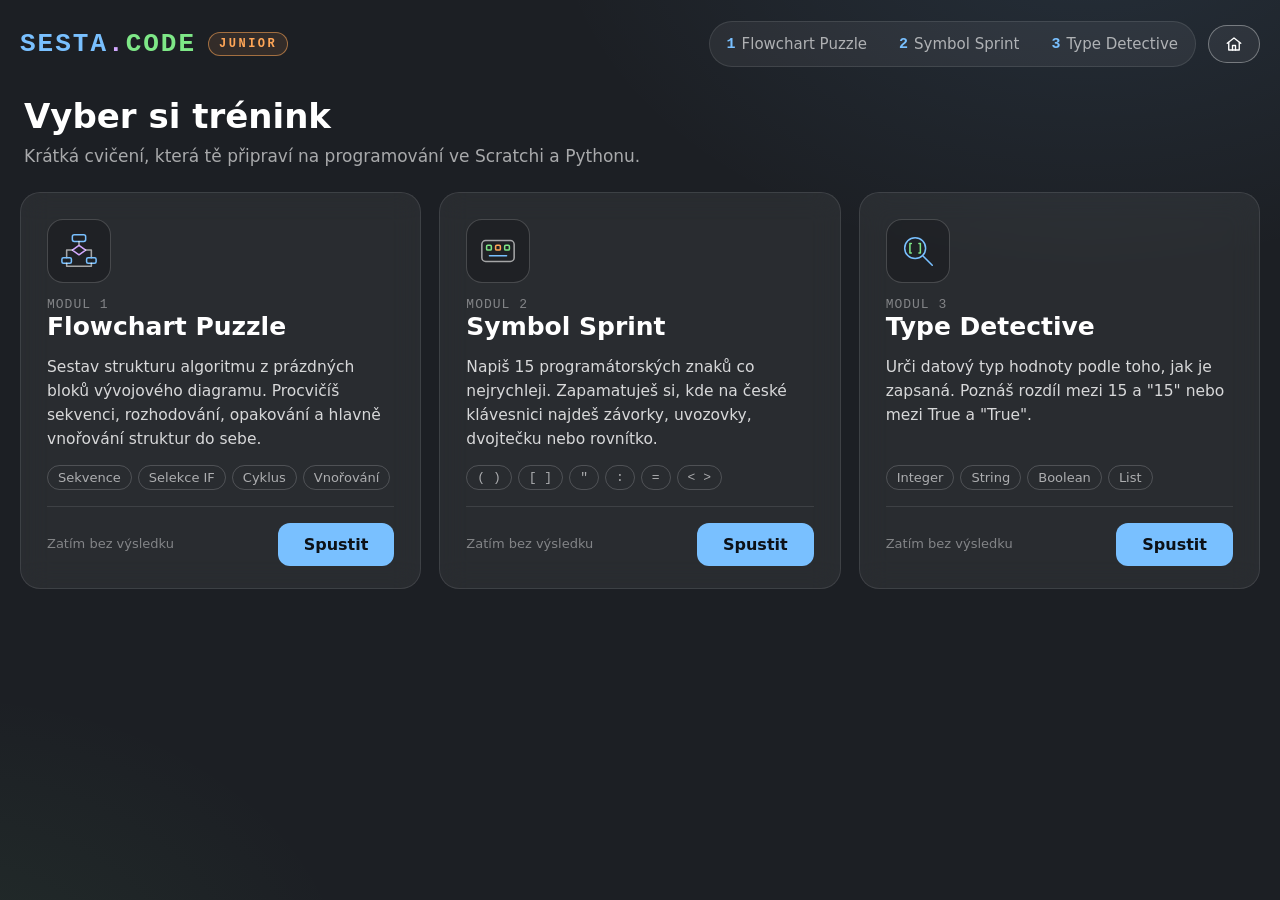
==== index.html @ bfa2734a "Add files via upload" ====
<!DOCTYPE html>
<html lang="cs">
<head>
<meta charset="UTF-8">
<meta name="viewport" content="width=device-width, initial-scale=1.0">
<title>SESTA.CODE Junior</title>
<link rel="stylesheet" href="shared/sesta.css">
</head>
<body data-root="" data-app="home">
<!-- Rozcestník SESTA.CODE Junior. Karty i horní lišta se sestaví automaticky z apps.js. -->
<div id="app">
  <header id="sestaHeader"></header>
  <main>
    <section class="screen on" id="scr-home">
      <div class="homehead">
        <h1>Vyber si trénink</h1>
        <p>Krátká cvičení, která tě připraví na programování ve Scratchi a Pythonu.</p>
      </div>
      <div class="cards" id="cards"></div>
    </section>
  </main>
</div>
<script src="apps.js"></script>
<script src="shared/sesta-core.js"></script>
<script>
'use strict';
const { $, esc, apps, appUrl, getMeta } = SestaCore;

// Ikona pro miniaplikace, které v apps.js žádnou nemají
const DEFAULT_ICON = '<svg width="38" height="38" viewBox="0 0 40 40" fill="none" stroke-width="1.6" stroke-linecap="round" stroke-linejoin="round"><rect x="6" y="6" width="28" height="28" rx="6" stroke="#79c0ff"/><path d="M15 16l-4 4 4 4M25 16l4 4-4 4" stroke="#7ee787"/></svg>';

// Karta miniaplikace na domovské stránce
function card(a, i){
  return '<article class="panel mcard">' +
    '<div class="ico">' + (a.icon || DEFAULT_ICON) + '</div>' +
    '<div><div class="num">MODUL ' + (i + 1) + '</div><h2>' + esc(a.name) + '</h2></div>' +
    '<p>' + esc(a.desc || '') + '</p>' +
    '<div class="chips">' + (a.chips || []).map(c => '<span' + (a.mono ? ' class="m"' : '') + '>' + esc(c) + '</span>').join('') + '</div>' +
    '<div class="foot"><span class="meta">' + esc(getMeta(a.id) || 'Zatím bez výsledku') + '</span>' +
    '<a class="btn pri" href="' + esc(appUrl(a)) + '" style="text-decoration:none">Spustit</a></div></article>';
}

SestaCore.start({
  init(){
    const list = apps();
    $('cards').innerHTML = list.length ? list.map(card).join('')
      : '<div class="panel">V souboru apps.js zatím není zapsaná žádná miniaplikace.</div>';
  }
});
</script>
</body>
</html>
---- shared/sesta.css ----
/* SESTA.CODE Junior – společný design (rozcestník i miniaplikace) */
/* =====================================================================
   SESTA.CODE Junior – styly
   Barvy a komponenty vycházejí ze SestaCode(Python).
   ===================================================================== */
:root{
  --bg:#1c1f24; --panel:rgba(255,255,255,.06); --panel2:rgba(255,255,255,.09);
  --line:rgba(255,255,255,.10); --line2:rgba(255,255,255,.18);
  --muted:rgba(255,255,255,.62); --dim:rgba(255,255,255,.42);
  --str:#7ee787; --fn:#79c0ff; --kw:#ff7b72; --num:#ffa657; --op:#d2a8ff; --cm:#8b949e;
  --ok:#3fb950; --okbg:rgba(63,185,80,.14); --bad:#f85149; --badbg:rgba(248,81,73,.14);
  --warn:#ffa657;
  --mono:"Cascadia Code","Cascadia Mono",Consolas,"Courier New",monospace;
}
*{box-sizing:border-box}
html,body{height:100%;margin:0}
body{
  background:
    radial-gradient(900px 600px at 85% -10%, rgba(121,192,255,.10), transparent 60%),
    radial-gradient(700px 500px at -5% 110%, rgba(126,231,135,.07), transparent 60%),
    var(--bg);
  color:#fff; font-family:"Segoe UI",system-ui,-apple-system,sans-serif; font-size:16px;
  overflow:hidden;
}
button{font-family:inherit;color:inherit}
button:focus-visible,[tabindex]:focus-visible{outline:2px solid var(--fn);outline-offset:2px}
.mono{font-family:var(--mono)}
body.dragging, body.dragging *{cursor:grabbing !important;user-select:none}

/* ===== Rozvržení a horní lišta ===== */
#app{height:100vh;display:grid;grid-template-rows:56px minmax(0,1fr);gap:16px;padding:16px 20px;min-width:1000px}
header{display:flex;align-items:center;justify-content:space-between;gap:16px}
.brand{display:flex;align-items:center;gap:12px;cursor:pointer;user-select:none}
.logo{font-family:var(--mono);font-size:26px;letter-spacing:2px;font-weight:600}
.logo .a{color:var(--fn)} .logo .b{color:var(--op)} .logo .c2{color:var(--str)}
.jr{font-family:var(--mono);font-size:12px;letter-spacing:2.5px;font-weight:600;color:var(--num);border:1px solid rgba(255,166,87,.55);background:rgba(255,166,87,.10);border-radius:999px;padding:4px 10px}
.hright{display:flex;align-items:center;gap:12px}
.tabs{display:flex;gap:8px;background:var(--panel);border:1px solid var(--line);border-radius:999px;padding:5px}
.tab{background:transparent;border:1px solid transparent;color:var(--muted);border-radius:999px;padding:8px 16px;font-size:15px;cursor:pointer;transition:all .18s}
.tab:hover{color:#fff;background:rgba(255,255,255,.06)}
.tab.on{background:rgba(121,192,255,.18);border-color:rgba(121,192,255,.7);color:#fff}
.tab b{font-family:var(--mono);color:var(--fn);margin-right:6px;font-weight:600}
.homebtn{display:flex;align-items:center;gap:8px;background:var(--panel);border:1px solid var(--line);border-radius:999px;padding:9px 16px;font-size:15px;color:var(--muted);cursor:pointer;transition:all .18s}
.homebtn:hover{color:#fff;background:rgba(255,255,255,.1)}
.homebtn.on{color:#fff;border-color:rgba(255,255,255,.35)}

main{min-height:0;position:relative}
.screen{display:none;height:100%;min-height:0}
.screen.on{display:grid}
.panel{background:var(--panel);border:1px solid var(--line);border-radius:16px;backdrop-filter:blur(14px);-webkit-backdrop-filter:blur(14px);padding:18px 20px}
.label{font-size:13px;color:var(--dim);text-transform:uppercase;letter-spacing:1px;margin-bottom:10px}
.hint{font-size:13px;color:var(--dim);line-height:1.5}
.spacer{flex:1}

/* ===== Společné prvky (tlačítka, odznaky, časomíra, průběh) ===== */
.btn{border:none;border-radius:12px;padding:12px 26px;font-size:16px;font-weight:600;cursor:pointer;transition:transform .1s,background .18s;white-space:nowrap}
.btn:active{transform:scale(.98)}
.btn.pri{background:var(--fn);color:#0d1117}
.btn.pri:hover{background:#9ccdff}
.btn.sec{background:rgba(255,255,255,.08);border:1px solid var(--line2);color:#fff}
.btn.sec:hover{background:rgba(255,255,255,.14)}
.btn.danger{background:var(--bad);color:#fff}
.btn.danger:hover{background:#ff6b63}
.btn.big{font-size:19px;padding:15px 38px}
.badge{font-size:13px;padding:4px 10px;border-radius:999px;background:rgba(255,255,255,.08);color:var(--muted);white-space:nowrap}
.badge.type{background:rgba(121,192,255,.15);color:var(--fn)}
.badge.lvl1{background:rgba(126,231,135,.13);color:var(--str)}
.badge.lvl2{background:rgba(255,166,87,.15);color:var(--warn)}
.badge.lvl3{background:rgba(255,123,114,.15);color:var(--kw)}
.timer{font-family:var(--mono);font-size:15px;color:#fff;background:rgba(0,0,0,.25);border:1px solid var(--line);border-radius:10px;padding:4px 10px;white-space:nowrap}
.prog{font-size:14px;color:var(--muted);white-space:nowrap}
.bar{height:5px;background:rgba(255,255,255,.08);border-radius:5px;margin-top:14px;overflow:hidden}
.bar i{display:block;height:100%;background:var(--fn);border-radius:5px;transition:width .3s}
.headrow{display:flex;align-items:center;gap:10px}
kbd{font-family:var(--mono);font-size:12px;color:var(--muted);background:rgba(255,255,255,.07);border:1px solid var(--line2);border-bottom-width:2px;border-radius:6px;padding:1px 6px}
.seg{display:flex;gap:6px;flex-wrap:wrap}
.seg button{border:1px solid var(--line2);background:rgba(255,255,255,.05);border-radius:10px;padding:7px 12px;font-size:14px;cursor:pointer;transition:all .15s}
.seg button:hover{background:rgba(255,255,255,.12)}
.seg button.sel{background:rgba(121,192,255,.2);border-color:var(--fn)}

/* ===== Dvousloupcové obrazovky (Symbol Sprint, Type Detective) ===== */
.two{grid-template-columns:minmax(330px,30%) minmax(0,1fr);gap:16px}
.two > aside{display:flex;flex-direction:column;gap:16px;min-height:0;overflow:auto}
.mnum{font-size:14px;color:var(--muted)}
.mtitle{font-size:32px;font-weight:600;margin:4px 0 0;line-height:1.15}
.steps{margin:0;padding-left:20px;font-size:15px;line-height:1.55;color:rgba(255,255,255,.88)}
.steps li{margin-bottom:4px}
.work{display:flex;flex-direction:column;min-height:0;padding:0;overflow:hidden;position:relative}
.wHead{padding:18px 26px 0}
.wBody{flex:1;overflow:auto;padding:20px 26px;min-height:0}
.wFoot{padding:14px 26px;border-top:1px solid var(--line);display:flex;align-items:center;gap:16px;min-height:76px}
.wFoot:empty{display:none}
.center{min-height:100%;display:flex;flex-direction:column;align-items:center;justify-content:center;text-align:center;gap:14px}
.center h2{font-size:34px;margin:6px 0 0;font-weight:600}
.center .sub{font-size:18px;color:var(--muted);max-width:580px;line-height:1.5}
.pillrow{display:flex;flex-wrap:wrap;gap:8px;justify-content:center}
.pillrow span{font-size:14px;padding:6px 12px;border-radius:999px;background:rgba(255,255,255,.07);border:1px solid var(--line)}
.stats{display:flex;gap:18px;align-items:stretch;margin:10px 0 4px;flex-wrap:wrap;justify-content:center}
.stat{background:rgba(255,255,255,.05);border:1px solid var(--line);border-radius:18px;padding:16px 26px;min-width:180px;display:flex;flex-direction:column;align-items:center;justify-content:center}
.stat .k2{font-size:14px;color:var(--muted);text-transform:uppercase;letter-spacing:1px}
.stat .v2{font-size:48px;font-weight:600;font-family:var(--mono);line-height:1.15;margin-top:4px}
.stat .s2{font-size:13px;color:var(--dim);margin-top:2px}
.ring{position:relative;width:130px;height:130px;margin-top:6px}
.ring svg{transform:rotate(-90deg)}
.ring .pct{position:absolute;inset:0;display:flex;align-items:center;justify-content:center;font-size:28px;font-weight:600;font-family:var(--mono)}
.btnrow{display:flex;gap:12px;margin-top:8px;justify-content:center}
.record{display:inline-flex;align-items:center;gap:6px;font-size:14px;font-weight:600;color:var(--str);background:rgba(126,231,135,.10);border:1px solid rgba(126,231,135,.4);border-radius:999px;padding:4px 12px}

/* ===== Domovská obrazovka ===== */
#scr-home{grid-template-rows:auto minmax(0,1fr);gap:22px;overflow:auto}
.homehead{padding:8px 4px 0}
.homehead h1{font-size:34px;font-weight:600;margin:0}
.homehead p{font-size:17px;color:var(--muted);margin:8px 0 0;max-width:760px;line-height:1.5}
.cards{display:grid;grid-template-columns:repeat(3,minmax(0,1fr));gap:18px;align-content:start}
.mcard{display:flex;flex-direction:column;gap:14px;padding:26px 26px 22px;border-radius:20px;transition:border-color .2s,background .2s,transform .2s}
.mcard:hover{border-color:rgba(255,255,255,.24);background:rgba(255,255,255,.075);transform:translateY(-2px)}
.mcard .ico{width:64px;height:64px;border-radius:16px;display:flex;align-items:center;justify-content:center;border:1px solid var(--line2);background:rgba(0,0,0,.22)}
.mcard .num{font-family:var(--mono);font-size:13px;color:var(--dim);letter-spacing:1px}
.mcard h2{margin:0;font-size:25px;font-weight:600}
.mcard p{margin:0;font-size:15.5px;line-height:1.55;color:rgba(255,255,255,.82);flex:1}
.mcard .chips{display:flex;flex-wrap:wrap;gap:6px}
.mcard .chips span{font-size:13px;padding:4px 10px;border-radius:999px;border:1px solid var(--line2);color:var(--muted)}
.mcard .chips span.m{font-family:var(--mono)}
.mcard .foot{display:flex;align-items:center;justify-content:space-between;gap:12px;border-top:1px solid var(--line);padding-top:16px;margin-top:2px}
.mcard .meta{font-size:13px;color:var(--dim);line-height:1.4}

/* ===== Modální okno, hláška, upozornění ===== */
.overlay{position:fixed;inset:0;background:rgba(0,0,0,.55);backdrop-filter:blur(4px);display:flex;align-items:center;justify-content:center;z-index:90}
.overlay[hidden]{display:none}
.modal{background:#262a31;border:1px solid var(--line2);border-radius:18px;padding:26px 28px;max-width:460px;width:90%}
.modal h3{margin:0 0 8px;font-size:21px}
.modal p{margin:0 0 20px;color:var(--muted);line-height:1.5}
.modal .btnrow{justify-content:flex-end;margin:0}
.toast{position:fixed;left:50%;bottom:26px;transform:translate(-50%,20px);opacity:0;z-index:95;background:#262a31;border:1px solid var(--line2);border-radius:12px;padding:11px 18px;font-size:15px;box-shadow:0 10px 30px rgba(0,0,0,.4);transition:all .25s;pointer-events:none;max-width:80vw}
.toast.show{opacity:1;transform:translate(-50%,0)}
.toast.ok{border-color:rgba(63,185,80,.6)}
.toast.bad{border-color:rgba(248,81,73,.6)}

@keyframes fade{from{opacity:0;transform:translateY(6px)}to{opacity:1;transform:none}}
.fade{animation:fade .25s ease-out}
@keyframes pop{0%{transform:scale(.6);opacity:0}70%{transform:scale(1.08)}100%{transform:scale(1);opacity:1}}
.pop{animation:pop .45s ease-out}

/* ===== Nižší rozlišení (1366 × 768) ===== */
@media (max-height:760px){
  #app{grid-template-rows:50px minmax(0,1fr);gap:12px;padding:12px 18px}
  .logo{font-size:23px}
  .tab{padding:7px 14px;font-size:14.5px}
  .homebtn{padding:8px 14px;font-size:14.5px}
  .panel{padding:14px 16px}
  .mtitle{font-size:27px}
  .wHead{padding:14px 22px 0}
  .wBody{padding:14px 22px}
  .wFoot{padding:10px 22px;min-height:64px}
  .center h2{font-size:28px}
  .center .sub{font-size:16px}
  .stat{padding:12px 20px;min-width:160px}
  .stat .v2{font-size:40px}
  .ring{width:110px;height:110px}
  .mcard{padding:20px 22px 18px;gap:11px}
  .homehead h1{font-size:28px}
}
@media (max-width:1280px){
  .tab{padding:7px 11px}
  .homebtn span{display:none}
}
/* ===== Odkazy v horní liště a nabídka miniaplikací ===== */
a.brand{text-decoration:none;color:#fff}
a.tab,a.homebtn{text-decoration:none;display:inline-flex;align-items:center}
.appmenu{position:relative}
.menu{position:absolute;right:0;top:calc(100% + 10px);z-index:60;min-width:240px;background:#262a31;border:1px solid var(--line2);border-radius:14px;padding:6px;box-shadow:0 14px 40px rgba(0,0,0,.45);display:flex;flex-direction:column}
.menu[hidden]{display:none}
.menu a{display:flex;gap:8px;padding:9px 12px;border-radius:10px;color:var(--muted);text-decoration:none;font-size:15px}
.menu a:hover{background:rgba(255,255,255,.08);color:#fff}
.menu a.on{color:#fff;background:rgba(121,192,255,.15)}
.menu a b{font-family:var(--mono);color:var(--fn);font-weight:600}
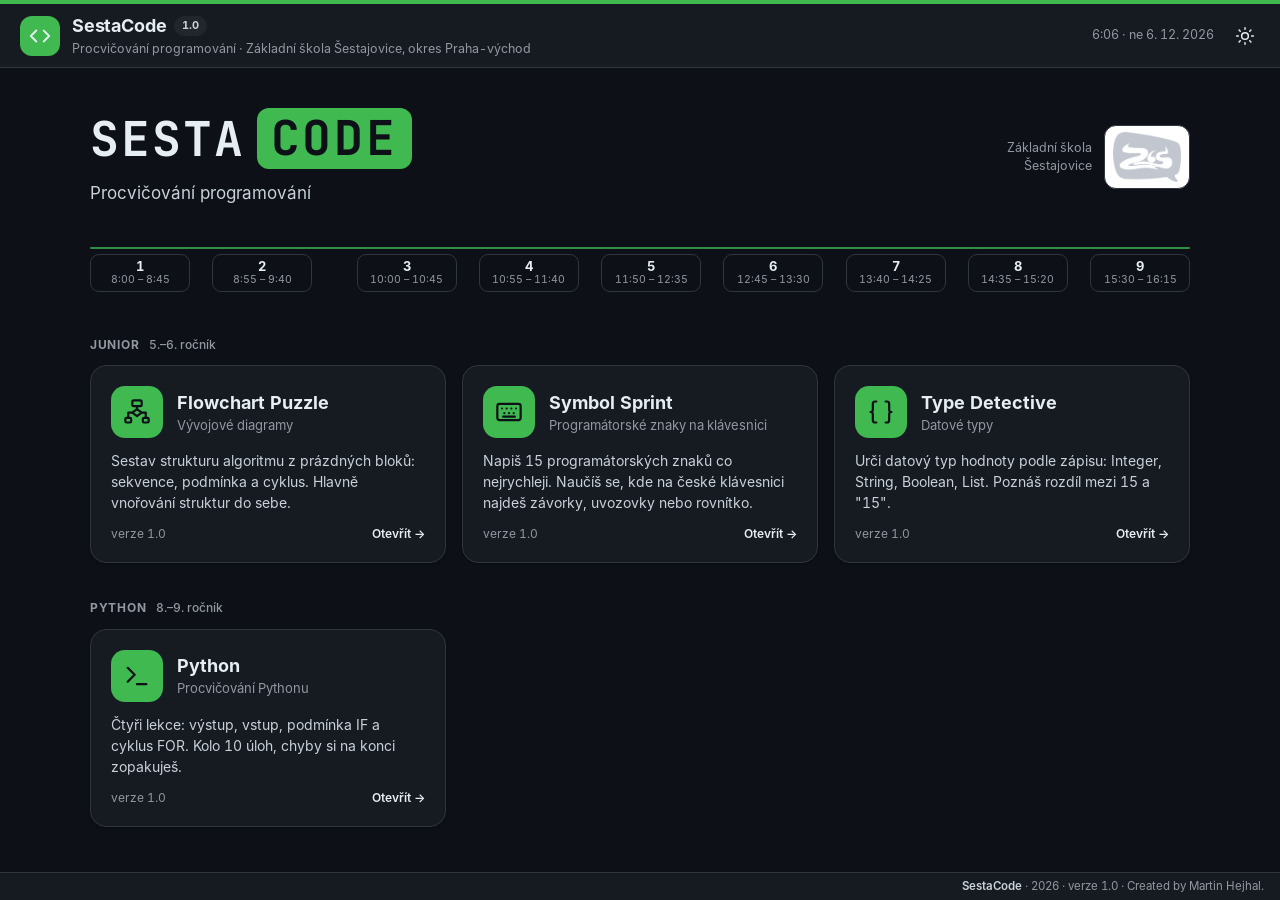
==== commit 2e4da80c: "Add files via upload" ====
--- a/index.html
+++ b/index.html
@@ -1,52 +1,91 @@
 <!DOCTYPE html>
 <html lang="cs">
 <head>
-<meta charset="UTF-8">
-<meta name="viewport" content="width=device-width, initial-scale=1.0">
-<title>SESTA.CODE Junior</title>
-<link rel="stylesheet" href="shared/sesta.css">
+<meta charset="utf-8">
+<meta name="viewport" content="width=device-width, initial-scale=1, viewport-fit=cover">
+<title>SestaCode – procvičování programování</title>
+<link rel="icon" href="data:image/svg+xml,%3Csvg xmlns='http://www.w3.org/2000/svg' viewBox='0 0 32 32'%3E%3Crect width='32' height='32' rx='9' fill='%231A7F37'/%3E%3Cpath d='m20 22 6-6-6-6M12 10l-6 6 6 6' fill='none' stroke='%23fff' stroke-width='2.4' stroke-linecap='round' stroke-linejoin='round'/%3E%3C/svg%3E">
+<script>try{document.documentElement.dataset.theme=localStorage.getItem('sestacode-theme')||'dark'}catch(e){document.documentElement.dataset.theme='dark'}</script>
+<link rel="stylesheet" href="shared/sesta.css?v=1.0.0">
+<style>
+.hub{overflow:auto;padding:32px 24px 48px}
+.hub-in{max-width:1100px;margin:0 auto}
+.hero{margin:8px 0 36px}
+.hero-top{display:flex;align-items:center;gap:24px}
+.word{margin:0;display:flex;align-items:center;gap:12px;font-size:48px;line-height:1;font-weight:800;letter-spacing:.04em;color:var(--text)}
+.word .app{background:var(--accent);color:var(--accent-fg);border-radius:12px;padding:6px 14px 7px;letter-spacing:.06em;font-family:var(--mono)}
+.word .pre{font-family:var(--mono)}
+.tag{margin:12px 0 0;font-size:17px;color:var(--text-2)}
+.school{margin-left:auto;display:flex;align-items:center;gap:12px;color:var(--muted);font-size:12.5px;text-align:right;line-height:1.4}
+.school img{height:64px;width:auto;background:#FFFFFF;border-radius:12px;padding:6px 8px;border:1px solid var(--border)}
+/* časová osa vyučovacích hodin */
+.tl-wrap{margin-top:26px;overflow-x:auto;padding-bottom:4px}
+.tl{position:relative;min-width:720px;height:64px}
+.tl-line{position:absolute;left:0;right:0;top:15px;height:2px;border-radius:2px;background:var(--accent);opacity:.75}
+.tl-b{position:absolute;top:22px;height:38px;border:1px solid var(--border);border-radius:9px;background:transparent;display:flex;flex-direction:column;align-items:center;justify-content:center;line-height:1.15;transition:background .2s,border-color .2s}
+.tl-b b{font-size:13px;font-weight:700;color:var(--text)}
+.tl-b span{font-size:10.5px;color:var(--muted);white-space:nowrap}
+.tl-b.now{background:var(--accent-soft);border-color:var(--accent)}
+.tl-now{position:absolute;top:2px;width:0;height:0;margin-left:-6px;border-left:6px solid transparent;border-right:6px solid transparent;border-top:9px solid var(--accent);transition:left .4s}
+.sec-t{display:flex;align-items:baseline;gap:10px;font-size:12px;font-weight:700;letter-spacing:.06em;text-transform:uppercase;color:var(--muted);margin:0 0 12px}
+.sec-t small{font-size:12px;font-weight:500;letter-spacing:0;text-transform:none}
+.tiles{display:grid;grid-template-columns:repeat(auto-fill,minmax(300px,1fr));gap:16px;margin-bottom:36px}
+.tile{display:flex;flex-direction:column;gap:12px;padding:20px;background:var(--bg-app);border:1px solid var(--border);border-radius:16px;box-shadow:var(--sh-1);color:var(--text);text-decoration:none;transition:box-shadow .15s,transform .15s,border-color .15s}
+.tile:hover{box-shadow:var(--sh-2);transform:translateY(-2px);border-color:var(--accent)}
+.tile .top{display:flex;align-items:center;gap:14px}
+.tile .ic{width:52px;height:52px;border-radius:14px;background:var(--accent);color:var(--accent-fg);display:grid;place-items:center;flex:none}
+.tile .ic .s-i{width:28px;height:28px;stroke-width:1.9}
+.tile b{font-size:18px}
+.tile .d{display:block;font-size:13px;color:var(--muted)}
+.tile p{margin:0;color:var(--text-2);font-size:14px;line-height:1.5;flex:1}
+.tile .meta{display:flex;align-items:center;gap:8px;font-size:12px;color:var(--muted)}
+.tile .meta .go{margin-left:auto;font-weight:600;color:var(--text)}
+</style>
 </head>
-<body data-root="" data-app="home">
-<!-- Rozcestník SESTA.CODE Junior. Karty i horní lišta se sestaví automaticky z apps.js. -->
-<div id="app">
-  <header id="sestaHeader"></header>
-  <main>
-    <section class="screen on" id="scr-home">
-      <div class="homehead">
-        <h1>Vyber si trénink</h1>
-        <p>Krátká cvičení, která tě připraví na programování ve Scratchi a Pythonu.</p>
+<body>
+<main class="s-main"><div class="hub"><div class="hub-in">
+  <section class="hero">
+    <div class="hero-top">
+      <div>
+        <h1 class="word" aria-label="SestaCode"><span class="pre">SESTA</span><span class="app">CODE</span></h1>
+        <p class="tag">Procvičování programování</p>
       </div>
-      <div class="cards" id="cards"></div>
-    </section>
-  </main>
-</div>
-<script src="apps.js"></script>
-<script src="shared/sesta-core.js"></script>
+      <div class="school"><span>Základní škola<br>Šestajovice</span><img src="shared/logo-skoly.png" alt="Logo ZŠ Šestajovice"></div>
+    </div>
+    <div class="tl-wrap"><div class="tl" id="tl" aria-label="Rozvrh vyučovacích hodin"></div></div>
+  </section>
+  <div id="groups"></div>
+</div></div></main>
+<script src="shared/apps.js?v=1.0.0"></script>
+<script src="shared/sesta-shell.js?v=1.0.0"></script>
 <script>
-'use strict';
-const { $, esc, apps, appUrl, getMeta } = SestaCore;
-
-// Ikona pro miniaplikace, které v apps.js žádnou nemají
-const DEFAULT_ICON = '<svg width="38" height="38" viewBox="0 0 40 40" fill="none" stroke-width="1.6" stroke-linecap="round" stroke-linejoin="round"><rect x="6" y="6" width="28" height="28" rx="6" stroke="#79c0ff"/><path d="M15 16l-4 4 4 4M25 16l4 4-4 4" stroke="#7ee787"/></svg>';
-
-// Karta miniaplikace na domovské stránce
-function card(a, i){
-  return '<article class="panel mcard">' +
-    '<div class="ico">' + (a.icon || DEFAULT_ICON) + '</div>' +
-    '<div><div class="num">MODUL ' + (i + 1) + '</div><h2>' + esc(a.name) + '</h2></div>' +
-    '<p>' + esc(a.desc || '') + '</p>' +
-    '<div class="chips">' + (a.chips || []).map(c => '<span' + (a.mono ? ' class="m"' : '') + '>' + esc(c) + '</span>').join('') + '</div>' +
-    '<div class="foot"><span class="meta">' + esc(getMeta(a.id) || 'Zatím bez výsledku') + '</span>' +
-    '<a class="btn pri" href="' + esc(appUrl(a)) + '" style="text-decoration:none">Spustit</a></div></article>';
-}
-
-SestaCore.start({
-  init(){
-    const list = apps();
-    $('cards').innerHTML = list.length ? list.map(card).join('')
-      : '<div class="panel">V souboru apps.js zatím není zapsaná žádná miniaplikace.</div>';
-  }
-});
+const S = SESTA;
+/* aplikace po skupinách (skupiny a aplikace jsou v shared/apps.js) */
+const apps = S.apps.filter(a => !a.hidden);
+document.getElementById('groups').innerHTML = S.groups.map(g => {
+  const list = apps.filter(a => a.group === g.id); if (!list.length) return '';
+  return `<h2 class="sec-t">${S.esc(g.name)} <small>${S.esc(g.note || '')}</small></h2><div class="tiles">` + list.map(a => `
+    <a class="tile" href="${a.path}" data-nav>
+      <div class="top"><span class="ic">${S.icon(a.icon)}</span><span><b>${S.esc(a.name)}</b><span class="d">${S.esc(a.desc)}</span></span></div>
+      <p>${S.esc(a.long)}</p>
+      <div class="meta">verze ${S.esc(a.version)}<span class="go">Otevřít →</span></div>
+    </a>`).join('') + '</div>';
+}).join('');
+document.querySelectorAll('[data-nav]').forEach(a => a.addEventListener('click', e => { e.preventDefault(); S.go(a.getAttribute('href')); }));
+/* časová osa – rozvrh je v shared/apps.js (SESTA.bells) */
+const mins = t => { const [h, m] = t.split(':').map(Number); return h * 60 + m; };
+const B = S.bells.map(([a, b], i) => ({ n:i + 1, a, b, s:mins(a), e:mins(b) }));
+const T0 = B[0].s, T1 = B[B.length - 1].e, pct = m => (m - T0) / (T1 - T0) * 100;
+const tl = document.getElementById('tl');
+tl.innerHTML = '<div class="tl-line"></div>' + B.map(x => `<div class="tl-b" data-n="${x.n}" style="left:${pct(x.s)}%;width:${pct(x.e) - pct(x.s)}%"><b>${x.n}</b><span>${x.a} – ${x.b}</span></div>`).join('') + '<div class="tl-now" id="tlNow" hidden></div>';
+S.onMinute = d => {
+  const m = d.getHours() * 60 + d.getMinutes(), wd = d.getDay(), mk = document.getElementById('tlNow');
+  const on = wd >= 1 && wd <= 5 && m >= T0 && m <= T1;          // jen ve všední dny v rozsahu osy
+  mk.hidden = !on; if (on) mk.style.left = pct(m) + '%';
+  tl.querySelectorAll('.tl-b').forEach(b => { const x = B[b.dataset.n - 1]; b.classList.toggle('now', on && m >= x.s && m < x.e); });
+};
+S.init({ app:'hub', root:'', clock:true });
+document.getElementById('sSub').textContent = S.brand.tagline + ' · ' + S.brand.school;
 </script>
 </body>
 </html>
--- a/shared/sesta.css
+++ b/shared/sesta.css
@@ -1,177 +1,289 @@
-/* SESTA.CODE Junior – společný design (rozcestník i miniaplikace) */
 /* =====================================================================
-   SESTA.CODE Junior – styly
-   Barvy a komponenty vycházejí ze SestaCode(Python).
+   SestaCode – sdílený styl v1.0
+   Vychází z CabiNet 1.2. Jediný zdroj barev, písma a společných prvků
+   (hlavička, patička, nabídky, okna, oznámení, karty, lišta, plocha).
+   Aplikace tyto hodnoty nepřepisují – jen je používají.
+   Barva značky: tmavě zelená (světlý režim) / zelená na tmavě šedé (tmavý režim).
    ===================================================================== */
+
+@font-face{font-family:'Inter';font-style:normal;font-weight:400;font-display:swap;src:url(fonts/inter-400.woff) format('woff')}
+@font-face{font-family:'Inter';font-style:normal;font-weight:500;font-display:swap;src:url(fonts/inter-500.woff) format('woff')}
+@font-face{font-family:'Inter';font-style:normal;font-weight:600;font-display:swap;src:url(fonts/inter-600.woff) format('woff')}
+@font-face{font-family:'Inter';font-style:normal;font-weight:700;font-display:swap;src:url(fonts/inter-700.woff) format('woff')}
+@font-face{font-family:'JetBrains Mono';font-style:normal;font-weight:400;font-display:swap;src:url(fonts/jetbrains-mono-400.woff) format('woff')}
+@font-face{font-family:'JetBrains Mono';font-style:normal;font-weight:700;font-display:swap;src:url(fonts/jetbrains-mono-700.woff) format('woff')}
+
+/* ---------- 1. Barvy ---------- */
 :root{
-  --bg:#1c1f24; --panel:rgba(255,255,255,.06); --panel2:rgba(255,255,255,.09);
-  --line:rgba(255,255,255,.10); --line2:rgba(255,255,255,.18);
-  --muted:rgba(255,255,255,.62); --dim:rgba(255,255,255,.42);
-  --str:#7ee787; --fn:#79c0ff; --kw:#ff7b72; --num:#ffa657; --op:#d2a8ff; --cm:#8b949e;
-  --ok:#3fb950; --okbg:rgba(63,185,80,.14); --bad:#f85149; --badbg:rgba(248,81,73,.14);
-  --warn:#ffa657;
-  --mono:"Cascadia Code","Cascadia Mono",Consolas,"Courier New",monospace;
-}
-*{box-sizing:border-box}
-html,body{height:100%;margin:0}
-body{
-  background:
-    radial-gradient(900px 600px at 85% -10%, rgba(121,192,255,.10), transparent 60%),
-    radial-gradient(700px 500px at -5% 110%, rgba(126,231,135,.07), transparent 60%),
-    var(--bg);
-  color:#fff; font-family:"Segoe UI",system-ui,-apple-system,sans-serif; font-size:16px;
-  overflow:hidden;
-}
-button{font-family:inherit;color:inherit}
-button:focus-visible,[tabindex]:focus-visible{outline:2px solid var(--fn);outline-offset:2px}
+  --accent:#1A7F37; --accent-strong:#116329; --accent-soft:#E6F4EA; --accent-fg:#FFFFFF; --accent-text:#116329; --accent-ring:rgba(26,127,55,.22);
+  --primary-bg:#1A7F37; --primary-fg:#FFFFFF;
+  --text:#1F2328; --text-2:#424A53; --muted:#59636E;
+  --bg-app:#FFFFFF; --bg-work:#F6F8FA; --bg-canvas:#FFFFFF; --bg-subtle:#EFF2F5;
+  --border:#D8DEE4; --border-strong:#8C959F; --grid-dot:#CDD4DC;
+  --ok:#1A7F37; --ok-soft:#DAFBE1; --warn:#9A6700; --warn-soft:#FFF8C5; --danger:#CF222E; --danger-soft:#FFEBE9;
+  --info:#0969DA; --info-soft:#DDF4FF;
+  --tip-bg:#1F2328; --tip-fg:#FFFFFF;
+  --focus:#1A7F37; --focus-ring:rgba(26,127,55,.18);
+  --sh-1:0 1px 2px rgba(31,35,40,.06); --sh-2:0 4px 16px rgba(31,35,40,.10); --sh-3:0 12px 36px rgba(31,35,40,.18);
+  /* barvy kódu (zvýraznění syntaxe) */
+  --code-bg:#F6F8FA; --c-str:#116329; --c-fn:#0550AE; --c-kw:#CF222E; --c-num:#953800; --c-op:#8250DF; --c-cm:#6E7781; --c-var:#1F2328;
+  --font:'Inter',system-ui,-apple-system,'Segoe UI',Roboto,sans-serif;
+  --mono:'JetBrains Mono','Cascadia Code',Consolas,ui-monospace,monospace;
+  --s-header:64px; --s-footer:28px; --s-stripe:4px; --s-panel:370px;
+  color-scheme:light;
+}
+[data-theme="dark"]{
+  --accent:#3FB950; --accent-strong:#56D364; --accent-soft:#12261A; --accent-fg:#0D1117; --accent-text:#56D364; --accent-ring:rgba(63,185,80,.25);
+  --primary-bg:#3FB950; --primary-fg:#0D1117;
+  --text:#E6EDF3; --text-2:#C9D1D9; --muted:#9198A1;
+  --bg-app:#161B22; --bg-work:#0D1117; --bg-canvas:#12171E; --bg-subtle:#21262D;
+  --border:#30363D; --border-strong:#6E7681; --grid-dot:#2A313A;
+  --ok:#3FB950; --ok-soft:#12261A; --warn:#D29922; --warn-soft:#2B2111; --danger:#F85149; --danger-soft:#2D1517;
+  --info:#58A6FF; --info-soft:#0F2338;
+  --tip-bg:#E6EDF3; --tip-fg:#0D1117;
+  --focus:#3FB950; --focus-ring:rgba(63,185,80,.22);
+  --sh-1:0 1px 2px rgba(0,0,0,.4); --sh-2:0 6px 20px rgba(0,0,0,.45); --sh-3:0 16px 44px rgba(0,0,0,.6);
+  --code-bg:#0D1117; --c-str:#7EE787; --c-fn:#79C0FF; --c-kw:#FF7B72; --c-num:#FFA657; --c-op:#D2A8FF; --c-cm:#8B949E; --c-var:#E6EDF3;
+  color-scheme:dark;
+}
+
+/* ---------- 2. Základ stránky ---------- */
+html,body{margin:0;height:100%}
+body.sesta{font-family:var(--font);font-size:14px;line-height:1.45;color:var(--text);background:var(--bg-work);
+  -webkit-font-smoothing:antialiased;font-variant-numeric:tabular-nums;overflow:hidden;
+  display:flex;flex-direction:column;height:100vh;height:100dvh}
+body.sesta *,body.sesta *::before,body.sesta *::after{box-sizing:border-box}
+body.sesta button,body.sesta input,body.sesta select,body.sesta textarea{font-family:inherit;color:inherit}
+body.sesta > .s-main{flex:1;min-height:0;display:flex;flex-direction:column;position:relative}
+body.sesta > .s-main > *{flex:1;min-height:0}
+.s-i{width:20px;height:20px;flex:none;fill:none;stroke:currentColor;stroke-width:1.8;stroke-linecap:round;stroke-linejoin:round}
 .mono{font-family:var(--mono)}
-body.dragging, body.dragging *{cursor:grabbing !important;user-select:none}
-
-/* ===== Rozvržení a horní lišta ===== */
-#app{height:100vh;display:grid;grid-template-rows:56px minmax(0,1fr);gap:16px;padding:16px 20px;min-width:1000px}
-header{display:flex;align-items:center;justify-content:space-between;gap:16px}
-.brand{display:flex;align-items:center;gap:12px;cursor:pointer;user-select:none}
-.logo{font-family:var(--mono);font-size:26px;letter-spacing:2px;font-weight:600}
-.logo .a{color:var(--fn)} .logo .b{color:var(--op)} .logo .c2{color:var(--str)}
-.jr{font-family:var(--mono);font-size:12px;letter-spacing:2.5px;font-weight:600;color:var(--num);border:1px solid rgba(255,166,87,.55);background:rgba(255,166,87,.10);border-radius:999px;padding:4px 10px}
-.hright{display:flex;align-items:center;gap:12px}
-.tabs{display:flex;gap:8px;background:var(--panel);border:1px solid var(--line);border-radius:999px;padding:5px}
-.tab{background:transparent;border:1px solid transparent;color:var(--muted);border-radius:999px;padding:8px 16px;font-size:15px;cursor:pointer;transition:all .18s}
-.tab:hover{color:#fff;background:rgba(255,255,255,.06)}
-.tab.on{background:rgba(121,192,255,.18);border-color:rgba(121,192,255,.7);color:#fff}
-.tab b{font-family:var(--mono);color:var(--fn);margin-right:6px;font-weight:600}
-.homebtn{display:flex;align-items:center;gap:8px;background:var(--panel);border:1px solid var(--line);border-radius:999px;padding:9px 16px;font-size:15px;color:var(--muted);cursor:pointer;transition:all .18s}
-.homebtn:hover{color:#fff;background:rgba(255,255,255,.1)}
-.homebtn.on{color:#fff;border-color:rgba(255,255,255,.35)}
-
-main{min-height:0;position:relative}
-.screen{display:none;height:100%;min-height:0}
-.screen.on{display:grid}
-.panel{background:var(--panel);border:1px solid var(--line);border-radius:16px;backdrop-filter:blur(14px);-webkit-backdrop-filter:blur(14px);padding:18px 20px}
-.label{font-size:13px;color:var(--dim);text-transform:uppercase;letter-spacing:1px;margin-bottom:10px}
-.hint{font-size:13px;color:var(--dim);line-height:1.5}
-.spacer{flex:1}
-
-/* ===== Společné prvky (tlačítka, odznaky, časomíra, průběh) ===== */
-.btn{border:none;border-radius:12px;padding:12px 26px;font-size:16px;font-weight:600;cursor:pointer;transition:transform .1s,background .18s;white-space:nowrap}
-.btn:active{transform:scale(.98)}
-.btn.pri{background:var(--fn);color:#0d1117}
-.btn.pri:hover{background:#9ccdff}
-.btn.sec{background:rgba(255,255,255,.08);border:1px solid var(--line2);color:#fff}
-.btn.sec:hover{background:rgba(255,255,255,.14)}
-.btn.danger{background:var(--bad);color:#fff}
-.btn.danger:hover{background:#ff6b63}
-.btn.big{font-size:19px;padding:15px 38px}
-.badge{font-size:13px;padding:4px 10px;border-radius:999px;background:rgba(255,255,255,.08);color:var(--muted);white-space:nowrap}
-.badge.type{background:rgba(121,192,255,.15);color:var(--fn)}
-.badge.lvl1{background:rgba(126,231,135,.13);color:var(--str)}
-.badge.lvl2{background:rgba(255,166,87,.15);color:var(--warn)}
-.badge.lvl3{background:rgba(255,123,114,.15);color:var(--kw)}
-.timer{font-family:var(--mono);font-size:15px;color:#fff;background:rgba(0,0,0,.25);border:1px solid var(--line);border-radius:10px;padding:4px 10px;white-space:nowrap}
-.prog{font-size:14px;color:var(--muted);white-space:nowrap}
-.bar{height:5px;background:rgba(255,255,255,.08);border-radius:5px;margin-top:14px;overflow:hidden}
-.bar i{display:block;height:100%;background:var(--fn);border-radius:5px;transition:width .3s}
-.headrow{display:flex;align-items:center;gap:10px}
-kbd{font-family:var(--mono);font-size:12px;color:var(--muted);background:rgba(255,255,255,.07);border:1px solid var(--line2);border-bottom-width:2px;border-radius:6px;padding:1px 6px}
-.seg{display:flex;gap:6px;flex-wrap:wrap}
-.seg button{border:1px solid var(--line2);background:rgba(255,255,255,.05);border-radius:10px;padding:7px 12px;font-size:14px;cursor:pointer;transition:all .15s}
-.seg button:hover{background:rgba(255,255,255,.12)}
-.seg button.sel{background:rgba(121,192,255,.2);border-color:var(--fn)}
-
-/* ===== Dvousloupcové obrazovky (Symbol Sprint, Type Detective) ===== */
-.two{grid-template-columns:minmax(330px,30%) minmax(0,1fr);gap:16px}
-.two > aside{display:flex;flex-direction:column;gap:16px;min-height:0;overflow:auto}
-.mnum{font-size:14px;color:var(--muted)}
-.mtitle{font-size:32px;font-weight:600;margin:4px 0 0;line-height:1.15}
-.steps{margin:0;padding-left:20px;font-size:15px;line-height:1.55;color:rgba(255,255,255,.88)}
-.steps li{margin-bottom:4px}
-.work{display:flex;flex-direction:column;min-height:0;padding:0;overflow:hidden;position:relative}
-.wHead{padding:18px 26px 0}
-.wBody{flex:1;overflow:auto;padding:20px 26px;min-height:0}
-.wFoot{padding:14px 26px;border-top:1px solid var(--line);display:flex;align-items:center;gap:16px;min-height:76px}
-.wFoot:empty{display:none}
-.center{min-height:100%;display:flex;flex-direction:column;align-items:center;justify-content:center;text-align:center;gap:14px}
-.center h2{font-size:34px;margin:6px 0 0;font-weight:600}
-.center .sub{font-size:18px;color:var(--muted);max-width:580px;line-height:1.5}
-.pillrow{display:flex;flex-wrap:wrap;gap:8px;justify-content:center}
-.pillrow span{font-size:14px;padding:6px 12px;border-radius:999px;background:rgba(255,255,255,.07);border:1px solid var(--line)}
-.stats{display:flex;gap:18px;align-items:stretch;margin:10px 0 4px;flex-wrap:wrap;justify-content:center}
-.stat{background:rgba(255,255,255,.05);border:1px solid var(--line);border-radius:18px;padding:16px 26px;min-width:180px;display:flex;flex-direction:column;align-items:center;justify-content:center}
-.stat .k2{font-size:14px;color:var(--muted);text-transform:uppercase;letter-spacing:1px}
-.stat .v2{font-size:48px;font-weight:600;font-family:var(--mono);line-height:1.15;margin-top:4px}
-.stat .s2{font-size:13px;color:var(--dim);margin-top:2px}
-.ring{position:relative;width:130px;height:130px;margin-top:6px}
-.ring svg{transform:rotate(-90deg)}
-.ring .pct{position:absolute;inset:0;display:flex;align-items:center;justify-content:center;font-size:28px;font-weight:600;font-family:var(--mono)}
-.btnrow{display:flex;gap:12px;margin-top:8px;justify-content:center}
-.record{display:inline-flex;align-items:center;gap:6px;font-size:14px;font-weight:600;color:var(--str);background:rgba(126,231,135,.10);border:1px solid rgba(126,231,135,.4);border-radius:999px;padding:4px 12px}
-
-/* ===== Domovská obrazovka ===== */
-#scr-home{grid-template-rows:auto minmax(0,1fr);gap:22px;overflow:auto}
-.homehead{padding:8px 4px 0}
-.homehead h1{font-size:34px;font-weight:600;margin:0}
-.homehead p{font-size:17px;color:var(--muted);margin:8px 0 0;max-width:760px;line-height:1.5}
-.cards{display:grid;grid-template-columns:repeat(3,minmax(0,1fr));gap:18px;align-content:start}
-.mcard{display:flex;flex-direction:column;gap:14px;padding:26px 26px 22px;border-radius:20px;transition:border-color .2s,background .2s,transform .2s}
-.mcard:hover{border-color:rgba(255,255,255,.24);background:rgba(255,255,255,.075);transform:translateY(-2px)}
-.mcard .ico{width:64px;height:64px;border-radius:16px;display:flex;align-items:center;justify-content:center;border:1px solid var(--line2);background:rgba(0,0,0,.22)}
-.mcard .num{font-family:var(--mono);font-size:13px;color:var(--dim);letter-spacing:1px}
-.mcard h2{margin:0;font-size:25px;font-weight:600}
-.mcard p{margin:0;font-size:15.5px;line-height:1.55;color:rgba(255,255,255,.82);flex:1}
-.mcard .chips{display:flex;flex-wrap:wrap;gap:6px}
-.mcard .chips span{font-size:13px;padding:4px 10px;border-radius:999px;border:1px solid var(--line2);color:var(--muted)}
-.mcard .chips span.m{font-family:var(--mono)}
-.mcard .foot{display:flex;align-items:center;justify-content:space-between;gap:12px;border-top:1px solid var(--line);padding-top:16px;margin-top:2px}
-.mcard .meta{font-size:13px;color:var(--dim);line-height:1.4}
-
-/* ===== Modální okno, hláška, upozornění ===== */
-.overlay{position:fixed;inset:0;background:rgba(0,0,0,.55);backdrop-filter:blur(4px);display:flex;align-items:center;justify-content:center;z-index:90}
-.overlay[hidden]{display:none}
-.modal{background:#262a31;border:1px solid var(--line2);border-radius:18px;padding:26px 28px;max-width:460px;width:90%}
-.modal h3{margin:0 0 8px;font-size:21px}
-.modal p{margin:0 0 20px;color:var(--muted);line-height:1.5}
-.modal .btnrow{justify-content:flex-end;margin:0}
-.toast{position:fixed;left:50%;bottom:26px;transform:translate(-50%,20px);opacity:0;z-index:95;background:#262a31;border:1px solid var(--line2);border-radius:12px;padding:11px 18px;font-size:15px;box-shadow:0 10px 30px rgba(0,0,0,.4);transition:all .25s;pointer-events:none;max-width:80vw}
-.toast.show{opacity:1;transform:translate(-50%,0)}
-.toast.ok{border-color:rgba(63,185,80,.6)}
-.toast.bad{border-color:rgba(248,81,73,.6)}
-
-@keyframes fade{from{opacity:0;transform:translateY(6px)}to{opacity:1;transform:none}}
-.fade{animation:fade .25s ease-out}
-@keyframes pop{0%{transform:scale(.6);opacity:0}70%{transform:scale(1.08)}100%{transform:scale(1);opacity:1}}
-.pop{animation:pop .45s ease-out}
-
-/* ===== Nižší rozlišení (1366 × 768) ===== */
+
+/* ---------- 3. Proužek a hlavička ---------- */
+.s-stripe{height:var(--s-stripe);background:var(--accent);flex:none}
+.s-header{height:var(--s-header);flex:none;display:flex;align-items:center;gap:12px;padding:0 16px 0 20px;
+  background:var(--bg-app);border-bottom:1px solid var(--border);position:relative;z-index:60}
+.s-brand{position:relative;display:flex;align-items:center;gap:12px;min-width:0}
+.s-tile{width:40px;height:40px;border-radius:12px;background:var(--accent);color:var(--accent-fg);display:grid;place-items:center;
+  flex:none;cursor:pointer;border:0;padding:0;transition:box-shadow .15s}
+.s-tile:hover,.s-brand.open .s-tile{box-shadow:0 0 0 3px var(--accent-ring)}
+.s-tile .s-i{width:22px;height:22px;stroke-width:2}
+.s-title{font-size:18px;font-weight:700;letter-spacing:-.01em;display:flex;align-items:center;gap:8px;white-space:nowrap;cursor:default}
+.s-title .s-sl{color:var(--muted);font-weight:500}
+.s-ver{font-size:11px;font-weight:700;color:var(--text-2);background:var(--bg-subtle);border-radius:999px;padding:2px 8px}
+.s-sub{font-size:12.5px;color:var(--muted);display:flex;align-items:center;gap:6px;white-space:nowrap;overflow:hidden;text-overflow:ellipsis;margin-top:1px}
+.s-state{display:inline-flex;align-items:center;gap:5px}
+.s-state.dirty{color:var(--warn);font-weight:600}
+.s-state.dirty::before{content:"";width:7px;height:7px;border-radius:50%;background:var(--warn)}
+.s-actions{margin-left:auto;display:flex;align-items:center;gap:4px}
+.s-sep{width:1px;height:24px;background:var(--border);margin:0 8px;flex:none}
+.s-ib{width:38px;height:38px;border-radius:10px;border:0;background:transparent;color:var(--text-2);display:grid;place-items:center;cursor:pointer;position:relative;padding:0;transition:background .15s,color .15s}
+.s-ib:hover{background:var(--bg-subtle);color:var(--text)}
+.s-ib[disabled]{opacity:.4;cursor:not-allowed;background:transparent}
+.s-ib .s-dot{position:absolute;top:7px;right:7px;width:8px;height:8px;border-radius:50%;background:var(--warn);box-shadow:0 0 0 2px var(--bg-app)}
+
+/* ---------- 4. Nabídky ---------- */
+.s-menu{position:absolute;min-width:240px;background:var(--bg-app);border:1px solid var(--border);border-radius:14px;box-shadow:var(--sh-3);padding:6px;z-index:80;display:none}
+.s-menu.open{display:block;animation:s-pop .14s ease-out}
+@keyframes s-pop{from{opacity:0;transform:translateY(-4px)}to{opacity:1;transform:none}}
+.s-mi{display:flex;align-items:center;gap:10px;width:100%;min-height:38px;border:0;background:transparent;text-align:left;padding:6px 10px;border-radius:9px;cursor:pointer;font:500 14px var(--font);color:var(--text)}
+.s-mi:hover{background:var(--bg-subtle)}
+.s-mi[disabled]{opacity:.45;cursor:not-allowed;background:transparent}
+.s-mi .s-i{width:18px;height:18px;color:var(--text-2)}
+.s-mi .s-k{margin-left:auto;color:var(--muted);font-size:12px;font-weight:500}
+.s-mi.danger,.s-mi.danger .s-i{color:var(--danger)}
+.s-mi.on{background:var(--accent-soft)}
+.s-mh{font-size:11px;font-weight:700;letter-spacing:.06em;text-transform:uppercase;color:var(--muted);padding:8px 10px 4px}
+.s-mhr{height:1px;background:var(--border);margin:6px 4px}
+/* nabídka aplikací */
+.s-appmenu{top:52px;left:-4px;width:340px}
+.s-am{display:flex;align-items:center;gap:12px;padding:8px 10px;border-radius:10px;color:var(--text);text-decoration:none;cursor:pointer}
+.s-am:hover{background:var(--bg-subtle)}
+.s-am.cur{background:var(--accent-soft);cursor:default}
+.s-am .s-at{width:32px;height:32px;border-radius:9px;background:var(--accent);display:grid;place-items:center;color:var(--accent-fg);flex:none}
+.s-am .s-at.home{background:var(--bg-subtle);color:var(--text-2)}
+.s-am .s-at .s-i{width:18px;height:18px;stroke-width:2}
+.s-am b{display:block;font-size:14px}
+.s-am small{display:block;font-size:12px;color:var(--muted);margin-top:1px}
+.s-am .s-lbl{margin-left:auto;font-size:11px;font-weight:600;color:var(--text-2);background:var(--bg-app);border:1px solid var(--border);border-radius:999px;padding:1px 8px}
+
+/* ---------- 5. Bublina ---------- */
+.s-tip{position:fixed;z-index:200;pointer-events:none;white-space:nowrap;background:var(--tip-bg);color:var(--tip-fg);font:500 12.5px var(--font);padding:6px 10px;border-radius:8px;box-shadow:var(--sh-2);opacity:0;transition:opacity .12s}
+.s-tip.show{opacity:1}
+.s-tip kbd{font:600 11.5px var(--font);opacity:.7;margin-left:6px}
+
+/* ---------- 6. Lišty pod hlavičkou a tlačítka ---------- */
+.s-bar{flex:none;display:flex;align-items:center;gap:10px;min-height:40px;padding:4px 16px;font-size:13px;border-bottom:1px solid var(--border)}
+.s-bar .s-i{width:18px;height:18px}
+.s-bar .s-grow{flex:1}
+.s-bar.phone{background:var(--bg-subtle);color:var(--text-2)}
+.s-btn{height:36px;padding:0 14px;border-radius:10px;border:1px solid var(--border);background:var(--bg-app);color:var(--text-2);display:inline-flex;align-items:center;justify-content:center;gap:7px;font:500 14px var(--font);cursor:pointer;white-space:nowrap;box-shadow:var(--sh-1);text-decoration:none;transition:background .15s,color .15s,border-color .15s}
+.s-btn:hover{background:var(--bg-subtle);color:var(--text)}
+.s-btn[disabled]{opacity:.4;cursor:not-allowed}
+.s-btn.pri{background:var(--primary-bg);border-color:transparent;color:var(--primary-fg);font-weight:600}
+.s-btn.pri:hover{filter:brightness(1.1);background:var(--primary-bg);color:var(--primary-fg)}
+.s-btn.ghost{background:transparent;border-color:transparent;box-shadow:none}
+.s-btn.danger{color:var(--danger)}
+.s-btn.sm{height:30px;padding:0 10px;font-size:13px}
+.s-btn.lg{height:44px;padding:0 22px;font-size:15px;border-radius:12px}
+.s-btn .s-i{width:18px;height:18px}
+.s-x{width:30px;height:30px;border:0;background:transparent;border-radius:8px;color:inherit;display:grid;place-items:center;cursor:pointer}
+.s-x:hover{background:var(--bg-subtle)}
+.s-x .s-i{width:16px;height:16px}
+
+/* ---------- 7. Patička ---------- */
+.s-footer{height:var(--s-footer);flex:none;display:flex;align-items:center;justify-content:flex-end;padding:0 16px;background:var(--bg-app);border-top:1px solid var(--border);font-size:11.5px;color:var(--muted);white-space:nowrap}
+.s-footer b{font-weight:600;color:var(--text-2)}
+
+/* ---------- 8. Okna ---------- */
+.s-modal-bg{position:fixed;inset:0;background:rgba(1,4,9,.5);backdrop-filter:blur(3px);-webkit-backdrop-filter:blur(3px);display:grid;place-items:center;z-index:150;padding:16px;animation:s-fade .15s}
+@keyframes s-fade{from{opacity:0}}
+.s-modal{width:540px;max-width:100%;max-height:calc(100vh - 32px);background:var(--bg-app);color:var(--text);border:1px solid var(--border);border-radius:16px;box-shadow:var(--sh-3);display:flex;flex-direction:column;overflow:hidden}
+.s-modal-h{display:flex;align-items:center;gap:10px;padding:14px 12px 14px 20px;border-bottom:1px solid var(--border);font-size:16px;font-weight:700}
+.s-modal-h .s-x{margin-left:auto}
+.s-modal-b{padding:18px 20px;overflow:auto;font-size:14px;line-height:1.55}
+.s-modal-b p{margin:0 0 10px}
+.s-modal-f{display:flex;justify-content:flex-end;gap:8px;padding:12px 16px;border-top:1px solid var(--border);background:var(--bg-subtle);flex-wrap:wrap}
+.s-keys{display:grid;grid-template-columns:1fr auto;gap:6px 16px;align-items:center;font-size:13.5px}
+.s-keys h4{grid-column:1/-1;margin:10px 0 2px;font-size:11px;letter-spacing:.06em;text-transform:uppercase;color:var(--muted)}
+.s-keys h4:first-child{margin-top:0}
+.s-keys kbd{display:inline-block;font:600 12px var(--font);background:var(--bg-subtle);border:1px solid var(--border);border-radius:6px;padding:2px 8px;margin-left:4px}
+
+/* ---------- 9. Oznámení ---------- */
+.s-toasts{position:fixed;right:16px;bottom:calc(var(--s-footer) + 16px);display:flex;flex-direction:column;gap:8px;z-index:170;pointer-events:none}
+.s-toast{pointer-events:auto;display:flex;align-items:center;gap:10px;background:var(--tip-bg);color:var(--tip-fg);padding:10px 12px 10px 14px;border-radius:12px;box-shadow:var(--sh-3);font-size:13.5px;font-weight:500;max-width:420px;animation:s-tin .2s ease-out}
+.s-toast .s-i{width:18px;height:18px}
+.s-toast.ok .s-i{color:#4AC26B}
+.s-toast.err .s-i{color:#FF8182}
+[data-theme="dark"] .s-toast.ok .s-i{color:#1A7F37}
+[data-theme="dark"] .s-toast.err .s-i{color:#CF222E}
+.s-toast button{border:0;background:transparent;color:#4AC26B;font:700 13px var(--font);cursor:pointer;padding:4px 6px;border-radius:6px}
+[data-theme="dark"] .s-toast button{color:#116329}
+@keyframes s-tin{from{transform:translateY(10px);opacity:0}}
+
+/* ---------- 10. Přetažení souboru a tažení levého sloupce ---------- */
+.s-drop{position:fixed;inset:12px;border:3px dashed var(--accent);border-radius:20px;background:color-mix(in srgb,var(--accent-soft) 85%,transparent);z-index:190;display:none;place-items:center;font-size:20px;font-weight:700;color:var(--text);pointer-events:none}
+.s-drop.show{display:grid}
+.s-resizer{position:absolute;top:0;bottom:0;width:10px;margin-left:-5px;cursor:col-resize;z-index:45;touch-action:none}
+.s-resizer::after{content:"";position:absolute;top:0;bottom:0;left:4px;width:2px;background:transparent;transition:background .15s}
+.s-resizer:hover::after,.s-resizer.drag::after{background:var(--accent)}
+body.s-resizing{cursor:col-resize;user-select:none}
+
+/* ---------- 11. Fokus ---------- */
+body.sesta :focus-visible{outline:2px solid var(--focus);outline-offset:2px}
+
+/* =====================================================================
+   12. Kostra aplikace – levý panel s kartami, lišta, plocha
+   ===================================================================== */
+.c-app{display:grid;grid-template-columns:var(--s-panel) minmax(0,1fr);min-height:0;height:100%}
+.c-side{background:var(--bg-app);border-right:1px solid var(--border);overflow-y:auto;padding:16px;display:flex;flex-direction:column;gap:12px;min-height:0}
+/* číslované karty */
+.c-card{background:var(--bg-app);border:1px solid var(--border);border-radius:14px;box-shadow:var(--sh-1);flex:none}
+.c-card-h{display:flex;align-items:center;gap:10px;width:100%;min-height:54px;padding:0 14px;cursor:pointer;user-select:none;border:0;background:transparent;text-align:left;border-radius:14px}
+.c-card-h:hover{background:var(--bg-subtle)}
+.c-num{width:26px;height:26px;border-radius:50%;background:var(--accent-soft);color:var(--text);box-shadow:inset 0 0 0 1.5px var(--accent);display:grid;place-items:center;font-size:13px;font-weight:700;flex:none}
+.c-ttl{font-size:16px;font-weight:700;white-space:nowrap}
+.c-meta{margin-left:auto;font-size:12.5px;color:var(--muted);white-space:nowrap;overflow:hidden;text-overflow:ellipsis;min-width:0}
+.c-chev{color:var(--muted);transition:transform .15s;width:18px;height:18px;flex:none}
+.c-card.closed .c-chev{transform:rotate(-90deg)}
+.c-card.closed .c-card-b{display:none}
+.c-card-b{padding:2px 16px 16px;display:flex;flex-direction:column;gap:12px}
+.c-card-b p{margin:0;line-height:1.55;color:var(--text-2)}
+.c-lbl{font-size:12.5px;font-weight:500;color:var(--muted)}
+/* pracovní plocha */
+.c-work{display:grid;grid-template-rows:60px minmax(0,1fr);min-width:0;min-height:0;background:var(--bg-work);position:relative}
+.c-tb{display:flex;align-items:center;gap:8px;padding:0 16px;background:var(--bg-app);border-bottom:1px solid var(--border);min-width:0;white-space:nowrap}
+.c-tb .c-grow{flex:1}
+.c-tsep{width:1px;height:24px;background:var(--border);margin:0 4px;flex:none}
+.c-area{min-height:0;overflow:auto;padding:16px;display:flex;flex-direction:column}
+.c-sheet{flex:1;background:var(--bg-canvas);border:1px solid var(--border);border-radius:16px;box-shadow:var(--sh-1);display:flex;flex-direction:column;min-height:0;overflow:hidden;position:relative}
+.c-sheet-h{padding:16px 24px 0}
+.c-sheet-b{flex:1;overflow:auto;padding:20px 28px;min-height:0}
+.c-sheet-f{border-top:1px solid var(--border);padding:12px 20px;display:flex;align-items:center;gap:14px;min-height:64px;background:var(--bg-app)}
+.c-sheet-f:empty{display:none}
+/* segment (záložky režimů) */
+.c-seg{display:flex;gap:4px;padding:4px;background:var(--bg-subtle);border-radius:11px;flex:none}
+.c-seg button{height:32px;border:0;border-radius:8px;background:transparent;color:var(--text-2);font:500 14px var(--font);cursor:pointer;display:inline-flex;align-items:center;gap:7px;padding:0 12px;white-space:nowrap;transition:background .15s,color .15s}
+.c-seg button:hover{color:var(--text)}
+.c-seg button.on{background:var(--accent);color:var(--accent-fg);font-weight:600}
+.c-seg button b{font-family:var(--mono);font-weight:700}
+/* nástroje v liště */
+.c-tool{height:36px;padding:0 12px;border-radius:10px;border:1px solid var(--border);background:var(--bg-app);color:var(--text-2);display:inline-flex;align-items:center;gap:7px;font:500 14px var(--font);cursor:pointer;white-space:nowrap;transition:background .15s,color .15s,border-color .15s}
+.c-tool:hover:not([disabled]){background:var(--bg-subtle);color:var(--text)}
+.c-tool[disabled]{opacity:.4;cursor:not-allowed}
+.c-tool.on{background:var(--accent-soft);border-color:var(--accent)}
+.c-tool.ghost{border-color:transparent;background:transparent}
+.c-tool.danger{color:var(--danger)}
+.c-tool .s-i{width:18px;height:18px}
+.c-tool kbd{font:500 11px var(--font);color:var(--muted)}
+/* plovoucí zoom */
+.c-zoom{position:absolute;right:28px;top:76px;z-index:40;display:flex;align-items:center;gap:2px;padding:3px;background:var(--bg-app);border:1px solid var(--border);border-radius:999px;box-shadow:var(--sh-2)}
+.c-zoom button{width:30px;height:30px;border:0;border-radius:999px;background:transparent;color:var(--text-2);display:grid;place-items:center;cursor:pointer}
+.c-zoom button:hover{background:var(--bg-subtle);color:var(--text)}
+.c-zoom button .s-i{width:16px;height:16px}
+.c-zoom span{min-width:50px;text-align:center;font-size:12.5px;font-weight:600;color:var(--text-2)}
+/* odznaky, časomíra, průběh */
+.c-badge{display:inline-flex;align-items:center;gap:5px;font-size:12px;font-weight:600;padding:3px 10px;border-radius:999px;background:var(--bg-subtle);color:var(--text-2);white-space:nowrap}
+.c-badge.acc{background:var(--accent-soft);color:var(--accent-text)}
+.c-badge.warn{background:var(--warn-soft);color:var(--warn)}
+.c-badge.bad{background:var(--danger-soft);color:var(--danger)}
+.c-badge.info{background:var(--info-soft);color:var(--info)}
+.c-timer{font:700 13px var(--mono);color:var(--text);background:var(--bg-subtle);border:1px solid var(--border);border-radius:8px;padding:4px 10px;white-space:nowrap}
+.c-prog{font-size:13px;color:var(--muted);white-space:nowrap}
+.c-prog b{color:var(--text)}
+.c-pbar{height:4px;background:var(--bg-subtle);border-radius:4px;overflow:hidden;width:140px;flex:none}
+.c-pbar i{display:block;height:100%;background:var(--accent);border-radius:4px;transition:width .3s}
+.c-pbar.warn i{background:var(--warn)}
+/* úvod a výsledky */
+.c-center{min-height:100%;display:flex;flex-direction:column;align-items:center;justify-content:center;text-align:center;gap:12px;padding:12px 0}
+.c-center h2{font-size:28px;font-weight:700;margin:4px 0 0;letter-spacing:-.01em}
+.c-center .sub{font-size:16px;color:var(--text-2);max-width:560px;line-height:1.55;margin:0}
+.c-hero{width:64px;height:64px;border-radius:18px;background:var(--accent);color:var(--accent-fg);display:grid;place-items:center}
+.c-hero .s-i{width:34px;height:34px;stroke-width:1.8}
+.c-hero.ok{background:var(--ok-soft);color:var(--ok)}
+.c-hero.warn{background:var(--warn-soft);color:var(--warn)}
+.c-pills{display:flex;flex-wrap:wrap;gap:8px;justify-content:center}
+.c-pills span{font-size:13px;padding:5px 12px;border-radius:999px;background:var(--bg-subtle);color:var(--text-2)}
+.c-btns{display:flex;gap:8px;justify-content:center;flex-wrap:wrap;margin-top:6px}
+.c-stats{display:flex;gap:12px;justify-content:center;flex-wrap:wrap;margin:6px 0}
+.c-stat{background:var(--bg-app);border:1px solid var(--border);border-radius:12px;padding:14px 22px;min-width:160px;display:flex;flex-direction:column;align-items:center;justify-content:center;gap:2px}
+.c-stat .k{font-size:12px;font-weight:600;color:var(--muted);text-transform:uppercase;letter-spacing:.06em}
+.c-stat .v{font:700 38px var(--mono);line-height:1.2;color:var(--text)}
+.c-stat .s{font-size:12px;color:var(--muted)}
+.c-ring{position:relative;width:110px;height:110px}
+.c-ring svg{transform:rotate(-90deg)}
+.c-ring .pct{position:absolute;inset:0;display:flex;align-items:center;justify-content:center;font:700 24px var(--mono)}
+/* drobnosti */
+.c-hint{font-size:13px;color:var(--muted);line-height:1.5}
+kbd.c-k{display:inline-block;font:600 12px var(--mono);background:var(--bg-subtle);border:1px solid var(--border);border-bottom-width:2px;border-radius:6px;padding:1px 6px;color:var(--text)}
+.c-info{display:flex;gap:10px;padding:10px 12px;border-radius:10px;background:var(--bg-subtle);font-size:13px;color:var(--text-2);line-height:1.5}
+.c-info .s-i{width:16px;height:16px;color:var(--accent);margin-top:2px}
+.c-tiles{display:grid;grid-template-columns:repeat(auto-fit,minmax(64px,1fr));gap:8px}
+.c-tile{background:var(--bg-subtle);border-radius:12px;padding:8px 6px;text-align:center}
+.c-tile b{display:block;font-size:20px;font-weight:700;line-height:1.2}
+.c-tile span{font-size:11px;color:var(--muted)}
+.c-opt{display:flex;flex-wrap:wrap;gap:6px}
+.c-opt button{height:32px;padding:0 12px;border-radius:999px;border:0;background:var(--bg-subtle);color:var(--text-2);font:500 13px var(--font);cursor:pointer}
+.c-opt button:hover{color:var(--text)}
+.c-opt button.on{background:var(--accent);color:var(--accent-fg);font-weight:600}
+/* zvýraznění syntaxe – společné pro všechny aplikace */
+.hl-s{color:var(--c-str)} .hl-f{color:var(--c-fn)} .hl-k{color:var(--c-kw)} .hl-n{color:var(--c-num)} .hl-o{color:var(--c-op)} .hl-c{color:var(--c-cm);font-style:italic} .hl-v{color:var(--c-var)}
+@keyframes c-fadein{from{opacity:0;transform:translateY(6px)}to{opacity:1;transform:none}}
+.c-fade{animation:c-fadein .22s ease-out}
+@keyframes c-popin{0%{transform:scale(.6);opacity:0}70%{transform:scale(1.08)}100%{transform:scale(1);opacity:1}}
+.c-pop{animation:c-popin .45s ease-out}
+
+/* ---------- 13. Menší obrazovky ---------- */
+@media (max-width:900px){ .s-resizer{display:none} .c-app{grid-template-columns:300px minmax(0,1fr)} }
 @media (max-height:760px){
-  #app{grid-template-rows:50px minmax(0,1fr);gap:12px;padding:12px 18px}
-  .logo{font-size:23px}
-  .tab{padding:7px 14px;font-size:14.5px}
-  .homebtn{padding:8px 14px;font-size:14.5px}
-  .panel{padding:14px 16px}
-  .mtitle{font-size:27px}
-  .wHead{padding:14px 22px 0}
-  .wBody{padding:14px 22px}
-  .wFoot{padding:10px 22px;min-height:64px}
-  .center h2{font-size:28px}
-  .center .sub{font-size:16px}
-  .stat{padding:12px 20px;min-width:160px}
-  .stat .v2{font-size:40px}
-  .ring{width:110px;height:110px}
-  .mcard{padding:20px 22px 18px;gap:11px}
-  .homehead h1{font-size:28px}
-}
-@media (max-width:1280px){
-  .tab{padding:7px 11px}
-  .homebtn span{display:none}
-}
-/* ===== Odkazy v horní liště a nabídka miniaplikací ===== */
-a.brand{text-decoration:none;color:#fff}
-a.tab,a.homebtn{text-decoration:none;display:inline-flex;align-items:center}
-.appmenu{position:relative}
-.menu{position:absolute;right:0;top:calc(100% + 10px);z-index:60;min-width:240px;background:#262a31;border:1px solid var(--line2);border-radius:14px;padding:6px;box-shadow:0 14px 40px rgba(0,0,0,.45);display:flex;flex-direction:column}
-.menu[hidden]{display:none}
-.menu a{display:flex;gap:8px;padding:9px 12px;border-radius:10px;color:var(--muted);text-decoration:none;font-size:15px}
-.menu a:hover{background:rgba(255,255,255,.08);color:#fff}
-.menu a.on{color:#fff;background:rgba(121,192,255,.15)}
-.menu a b{font-family:var(--mono);color:var(--fn);font-weight:600}
-
+  .c-sheet-b{padding:16px 22px}
+  .c-center h2{font-size:24px}
+  .c-stat{padding:10px 18px}
+  .c-stat .v{font-size:32px}
+}
+@media print{
+  .s-stripe,.s-header,.s-footer,.s-bar,.s-toasts,.s-tip,.s-menu{display:none!important}
+}
+.s-clock{font-size:12.5px;color:var(--muted);margin-right:8px;white-space:nowrap;font-variant-numeric:tabular-nums}
+.s-btn.pri.danger-pri{background:var(--danger);color:#FFFFFF}
+.s-modal.wide{width:720px}
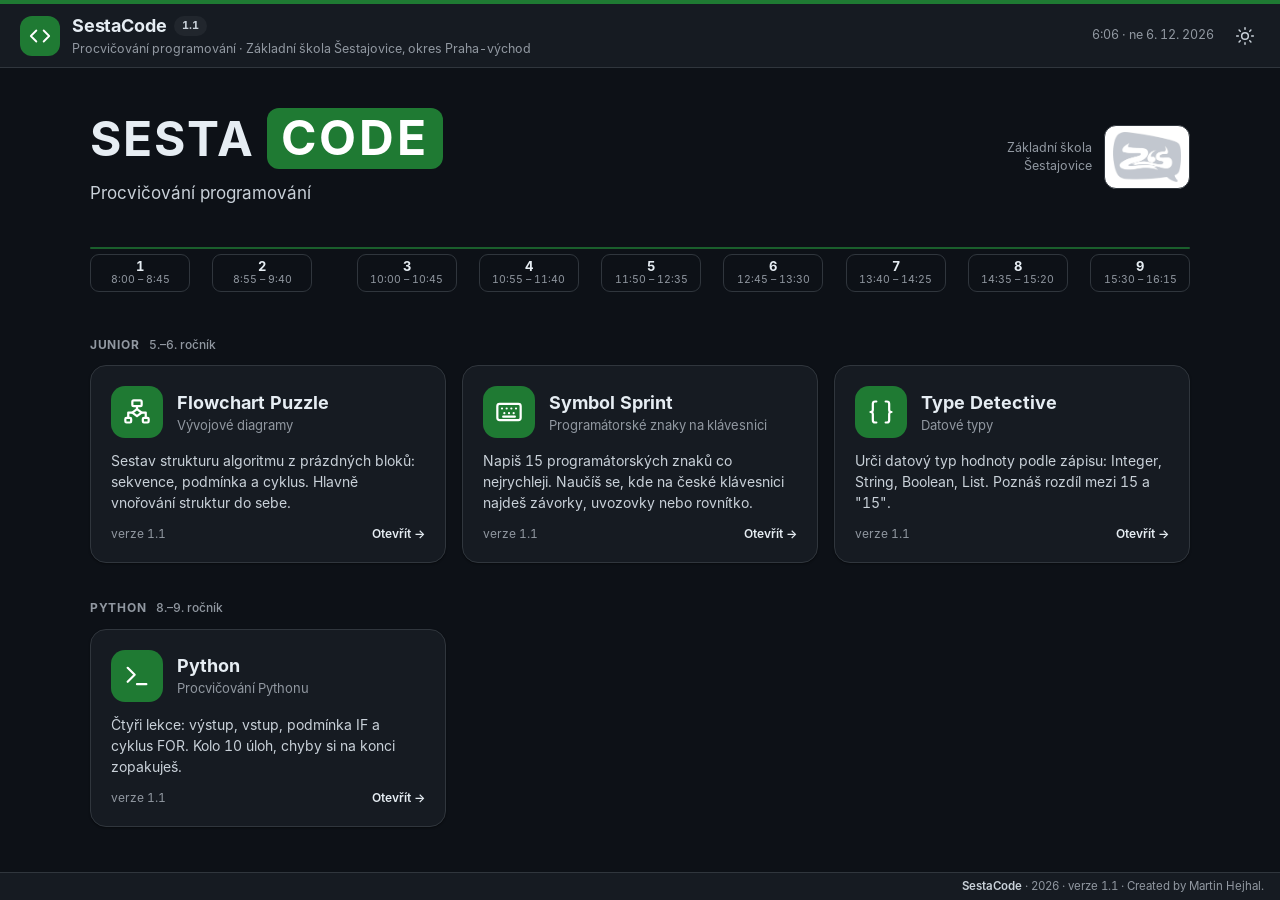
==== commit b1919102: "Add files via upload" ====
--- a/index.html
+++ b/index.html
@@ -5,16 +5,15 @@
 <meta name="viewport" content="width=device-width, initial-scale=1, viewport-fit=cover">
 <title>SestaCode – procvičování programování</title>
 <link rel="icon" href="data:image/svg+xml,%3Csvg xmlns='http://www.w3.org/2000/svg' viewBox='0 0 32 32'%3E%3Crect width='32' height='32' rx='9' fill='%231A7F37'/%3E%3Cpath d='m20 22 6-6-6-6M12 10l-6 6 6 6' fill='none' stroke='%23fff' stroke-width='2.4' stroke-linecap='round' stroke-linejoin='round'/%3E%3C/svg%3E">
-<script>try{document.documentElement.dataset.theme=localStorage.getItem('sestacode-theme')||'dark'}catch(e){document.documentElement.dataset.theme='dark'}</script>
-<link rel="stylesheet" href="shared/sesta.css?v=1.0.0">
+<script>try{document.documentElement.dataset.theme=localStorage.getItem('sestacode-rezim')||'dark'}catch(e){document.documentElement.dataset.theme='dark'}</script>
+<link rel="stylesheet" href="shared/sesta.css?v=1.1.0">
 <style>
 .hub{overflow:auto;padding:32px 24px 48px}
 .hub-in{max-width:1100px;margin:0 auto}
 .hero{margin:8px 0 36px}
 .hero-top{display:flex;align-items:center;gap:24px}
 .word{margin:0;display:flex;align-items:center;gap:12px;font-size:48px;line-height:1;font-weight:800;letter-spacing:.04em;color:var(--text)}
-.word .app{background:var(--accent);color:var(--accent-fg);border-radius:12px;padding:6px 14px 7px;letter-spacing:.06em;font-family:var(--mono)}
-.word .pre{font-family:var(--mono)}
+.word .app{background:var(--accent);color:var(--accent-fg);border-radius:12px;padding:6px 14px 7px;letter-spacing:.06em}
 .tag{margin:12px 0 0;font-size:17px;color:var(--text-2)}
 .school{margin-left:auto;display:flex;align-items:center;gap:12px;color:var(--muted);font-size:12.5px;text-align:right;line-height:1.4}
 .school img{height:64px;width:auto;background:#FFFFFF;border-radius:12px;padding:6px 8px;border:1px solid var(--border)}
@@ -56,8 +55,8 @@
   </section>
   <div id="groups"></div>
 </div></div></main>
-<script src="shared/apps.js?v=1.0.0"></script>
-<script src="shared/sesta-shell.js?v=1.0.0"></script>
+<script src="shared/apps.js?v=1.1.0"></script>
+<script src="shared/sesta-shell.js?v=1.1.0"></script>
 <script>
 const S = SESTA;
 /* aplikace po skupinách (skupiny a aplikace jsou v shared/apps.js) */
--- a/shared/sesta.css
+++ b/shared/sesta.css
@@ -1,9 +1,9 @@
 /* =====================================================================
-   SestaCode – sdílený styl v1.0
+   SestaCode – sdílený styl v1.1
    Vychází z CabiNet 1.2. Jediný zdroj barev, písma a společných prvků
    (hlavička, patička, nabídky, okna, oznámení, karty, lišta, plocha).
    Aplikace tyto hodnoty nepřepisují – jen je používají.
-   Barva značky: tmavě zelená (světlý režim) / zelená na tmavě šedé (tmavý režim).
+   Barva značky: tmavá „technická“ zelená, obsah na zelené je vždy bílý. Výchozí je tmavý režim.
    ===================================================================== */
 
 @font-face{font-family:'Inter';font-style:normal;font-weight:400;font-display:swap;src:url(fonts/inter-400.woff) format('woff')}
@@ -15,15 +15,15 @@
 
 /* ---------- 1. Barvy ---------- */
 :root{
-  --accent:#1A7F37; --accent-strong:#116329; --accent-soft:#E6F4EA; --accent-fg:#FFFFFF; --accent-text:#116329; --accent-ring:rgba(26,127,55,.22);
-  --primary-bg:#1A7F37; --primary-fg:#FFFFFF;
+  --accent:#116329; --accent-strong:#0B4F20; --accent-soft:#E3F2E7; --accent-fg:#FFFFFF; --accent-text:#116329; --accent-ring:rgba(17,99,41,.22);
+  --primary-bg:#116329; --primary-fg:#FFFFFF;
   --text:#1F2328; --text-2:#424A53; --muted:#59636E;
   --bg-app:#FFFFFF; --bg-work:#F6F8FA; --bg-canvas:#FFFFFF; --bg-subtle:#EFF2F5;
   --border:#D8DEE4; --border-strong:#8C959F; --grid-dot:#CDD4DC;
   --ok:#1A7F37; --ok-soft:#DAFBE1; --warn:#9A6700; --warn-soft:#FFF8C5; --danger:#CF222E; --danger-soft:#FFEBE9;
   --info:#0969DA; --info-soft:#DDF4FF;
   --tip-bg:#1F2328; --tip-fg:#FFFFFF;
-  --focus:#1A7F37; --focus-ring:rgba(26,127,55,.18);
+  --focus:#116329; --focus-ring:rgba(17,99,41,.18);
   --sh-1:0 1px 2px rgba(31,35,40,.06); --sh-2:0 4px 16px rgba(31,35,40,.10); --sh-3:0 12px 36px rgba(31,35,40,.18);
   /* barvy kódu (zvýraznění syntaxe) */
   --code-bg:#F6F8FA; --c-str:#116329; --c-fn:#0550AE; --c-kw:#CF222E; --c-num:#953800; --c-op:#8250DF; --c-cm:#6E7781; --c-var:#1F2328;
@@ -33,15 +33,15 @@
   color-scheme:light;
 }
 [data-theme="dark"]{
-  --accent:#3FB950; --accent-strong:#56D364; --accent-soft:#12261A; --accent-fg:#0D1117; --accent-text:#56D364; --accent-ring:rgba(63,185,80,.25);
-  --primary-bg:#3FB950; --primary-fg:#0D1117;
+  --accent:#1F7A33; --accent-strong:#238636; --accent-soft:#11241A; --accent-fg:#FFFFFF; --accent-text:#4AC26B; --accent-ring:rgba(46,160,67,.30);
+  --primary-bg:#1F7A33; --primary-fg:#FFFFFF;
   --text:#E6EDF3; --text-2:#C9D1D9; --muted:#9198A1;
   --bg-app:#161B22; --bg-work:#0D1117; --bg-canvas:#12171E; --bg-subtle:#21262D;
   --border:#30363D; --border-strong:#6E7681; --grid-dot:#2A313A;
   --ok:#3FB950; --ok-soft:#12261A; --warn:#D29922; --warn-soft:#2B2111; --danger:#F85149; --danger-soft:#2D1517;
   --info:#58A6FF; --info-soft:#0F2338;
   --tip-bg:#E6EDF3; --tip-fg:#0D1117;
-  --focus:#3FB950; --focus-ring:rgba(63,185,80,.22);
+  --focus:#2EA043; --focus-ring:rgba(46,160,67,.25);
   --sh-1:0 1px 2px rgba(0,0,0,.4); --sh-2:0 6px 20px rgba(0,0,0,.45); --sh-3:0 16px 44px rgba(0,0,0,.6);
   --code-bg:#0D1117; --c-str:#7EE787; --c-fn:#79C0FF; --c-kw:#FF7B72; --c-num:#FFA657; --c-op:#D2A8FF; --c-cm:#8B949E; --c-var:#E6EDF3;
   color-scheme:dark;
@@ -53,7 +53,7 @@
   -webkit-font-smoothing:antialiased;font-variant-numeric:tabular-nums;overflow:hidden;
   display:flex;flex-direction:column;height:100vh;height:100dvh}
 body.sesta *,body.sesta *::before,body.sesta *::after{box-sizing:border-box}
-body.sesta button,body.sesta input,body.sesta select,body.sesta textarea{font-family:inherit;color:inherit}
+:where(body.sesta) :where(button,input,select,textarea){font-family:inherit;color:inherit}
 body.sesta > .s-main{flex:1;min-height:0;display:flex;flex-direction:column;position:relative}
 body.sesta > .s-main > *{flex:1;min-height:0}
 .s-i{width:20px;height:20px;flex:none;fill:none;stroke:currentColor;stroke-width:1.8;stroke-linecap:round;stroke-linejoin:round}
@@ -155,7 +155,7 @@
 .s-toast .s-i{width:18px;height:18px}
 .s-toast.ok .s-i{color:#4AC26B}
 .s-toast.err .s-i{color:#FF8182}
-[data-theme="dark"] .s-toast.ok .s-i{color:#1A7F37}
+[data-theme="dark"] .s-toast.ok .s-i{color:#116329}
 [data-theme="dark"] .s-toast.err .s-i{color:#CF222E}
 .s-toast button{border:0;background:transparent;color:#4AC26B;font:700 13px var(--font);cursor:pointer;padding:4px 6px;border-radius:6px}
 [data-theme="dark"] .s-toast button{color:#116329}
@@ -206,7 +206,7 @@
 .c-seg button{height:32px;border:0;border-radius:8px;background:transparent;color:var(--text-2);font:500 14px var(--font);cursor:pointer;display:inline-flex;align-items:center;gap:7px;padding:0 12px;white-space:nowrap;transition:background .15s,color .15s}
 .c-seg button:hover{color:var(--text)}
 .c-seg button.on{background:var(--accent);color:var(--accent-fg);font-weight:600}
-.c-seg button b{font-family:var(--mono);font-weight:700}
+.c-seg button b{font-weight:700}
 /* nástroje v liště */
 .c-tool{height:36px;padding:0 12px;border-radius:10px;border:1px solid var(--border);background:var(--bg-app);color:var(--text-2);display:inline-flex;align-items:center;gap:7px;font:500 14px var(--font);cursor:pointer;white-space:nowrap;transition:background .15s,color .15s,border-color .15s}
 .c-tool:hover:not([disabled]){background:var(--bg-subtle);color:var(--text)}
@@ -228,7 +228,7 @@
 .c-badge.warn{background:var(--warn-soft);color:var(--warn)}
 .c-badge.bad{background:var(--danger-soft);color:var(--danger)}
 .c-badge.info{background:var(--info-soft);color:var(--info)}
-.c-timer{font:700 13px var(--mono);color:var(--text);background:var(--bg-subtle);border:1px solid var(--border);border-radius:8px;padding:4px 10px;white-space:nowrap}
+.c-timer{font:700 13px var(--font);font-variant-numeric:tabular-nums;color:var(--text);background:var(--bg-subtle);border:1px solid var(--border);border-radius:8px;padding:4px 10px;white-space:nowrap}
 .c-prog{font-size:13px;color:var(--muted);white-space:nowrap}
 .c-prog b{color:var(--text)}
 .c-pbar{height:4px;background:var(--bg-subtle);border-radius:4px;overflow:hidden;width:140px;flex:none}
@@ -248,11 +248,11 @@
 .c-stats{display:flex;gap:12px;justify-content:center;flex-wrap:wrap;margin:6px 0}
 .c-stat{background:var(--bg-app);border:1px solid var(--border);border-radius:12px;padding:14px 22px;min-width:160px;display:flex;flex-direction:column;align-items:center;justify-content:center;gap:2px}
 .c-stat .k{font-size:12px;font-weight:600;color:var(--muted);text-transform:uppercase;letter-spacing:.06em}
-.c-stat .v{font:700 38px var(--mono);line-height:1.2;color:var(--text)}
+.c-stat .v{font:700 38px var(--font);font-variant-numeric:tabular-nums;letter-spacing:-.01em;line-height:1.2;color:var(--text)}
 .c-stat .s{font-size:12px;color:var(--muted)}
 .c-ring{position:relative;width:110px;height:110px}
 .c-ring svg{transform:rotate(-90deg)}
-.c-ring .pct{position:absolute;inset:0;display:flex;align-items:center;justify-content:center;font:700 24px var(--mono)}
+.c-ring .pct{position:absolute;inset:0;display:flex;align-items:center;justify-content:center;font:700 24px var(--font)}
 /* drobnosti */
 .c-hint{font-size:13px;color:var(--muted);line-height:1.5}
 kbd.c-k{display:inline-block;font:600 12px var(--mono);background:var(--bg-subtle);border:1px solid var(--border);border-bottom-width:2px;border-radius:6px;padding:1px 6px;color:var(--text)}
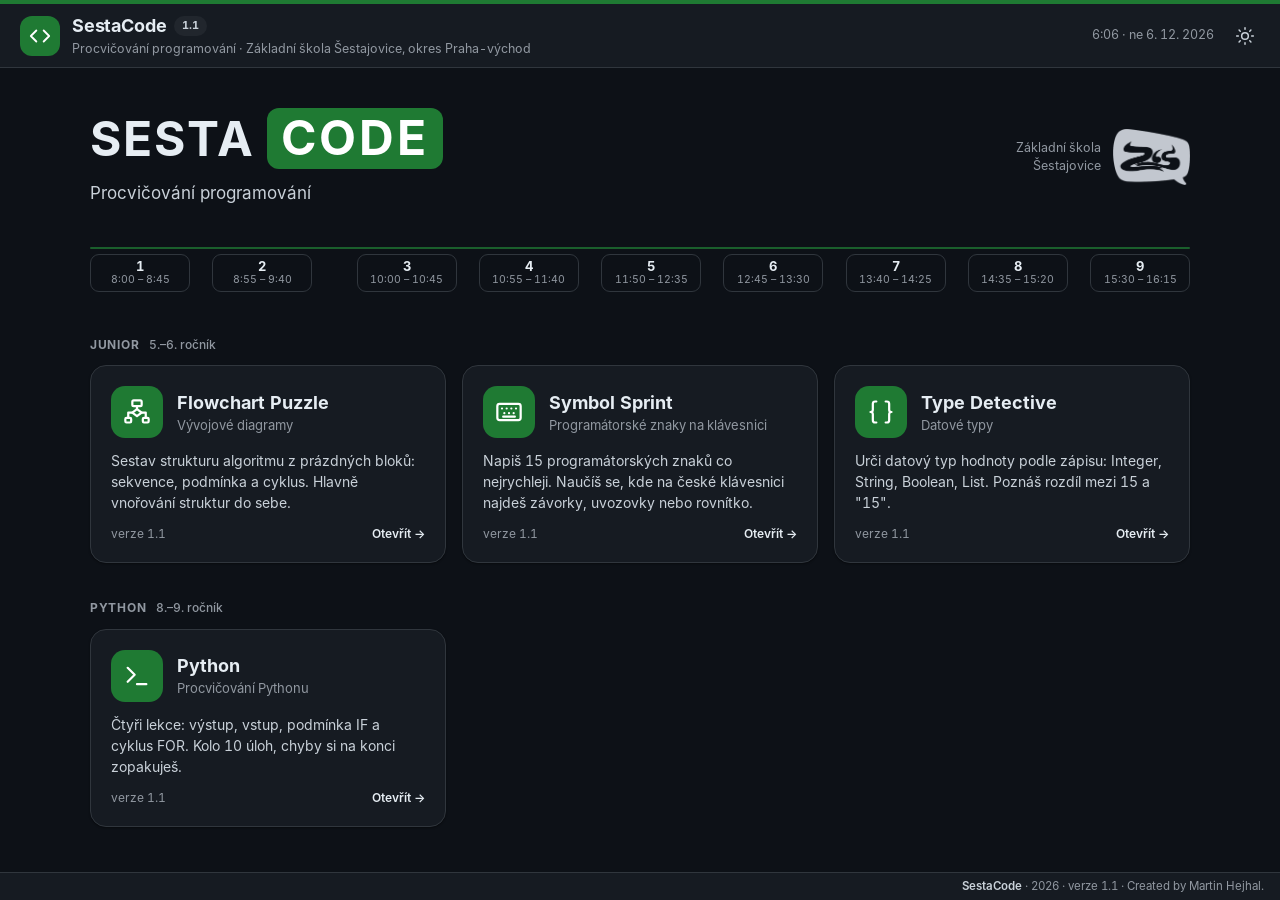
==== commit edce21a3: "Add files via upload" ====
--- a/index.html
+++ b/index.html
@@ -16,7 +16,7 @@
 .word .app{background:var(--accent);color:var(--accent-fg);border-radius:12px;padding:6px 14px 7px;letter-spacing:.06em}
 .tag{margin:12px 0 0;font-size:17px;color:var(--text-2)}
 .school{margin-left:auto;display:flex;align-items:center;gap:12px;color:var(--muted);font-size:12.5px;text-align:right;line-height:1.4}
-.school img{height:64px;width:auto;background:#FFFFFF;border-radius:12px;padding:6px 8px;border:1px solid var(--border)}
+.school img{height:56px;width:auto;display:block}
 /* časová osa vyučovacích hodin */
 .tl-wrap{margin-top:26px;overflow-x:auto;padding-bottom:4px}
 .tl{position:relative;min-width:720px;height:64px}
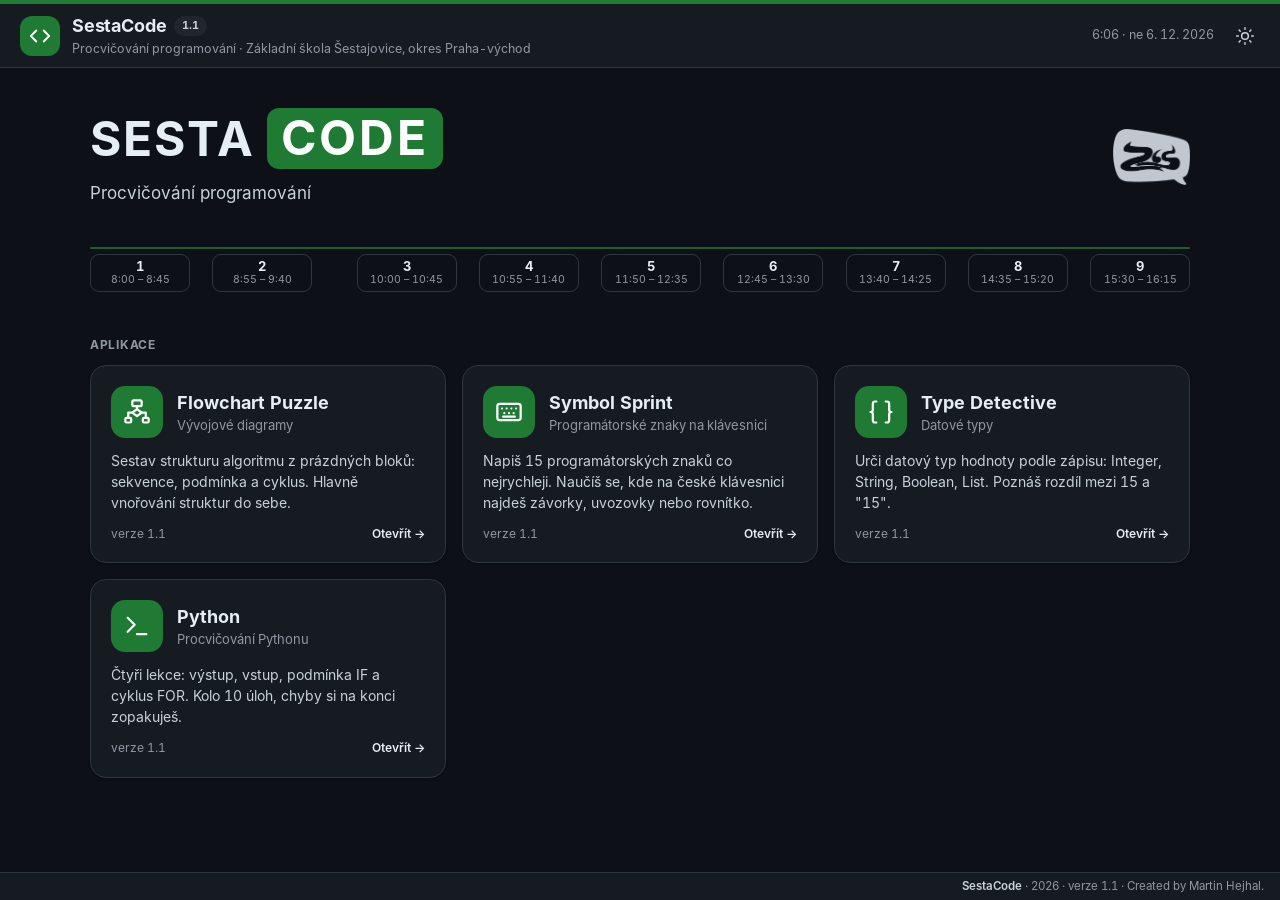
==== commit f8652395: "Add files via upload" ====
--- a/index.html
+++ b/index.html
@@ -49,27 +49,24 @@
         <h1 class="word" aria-label="SestaCode"><span class="pre">SESTA</span><span class="app">CODE</span></h1>
         <p class="tag">Procvičování programování</p>
       </div>
-      <div class="school"><span>Základní škola<br>Šestajovice</span><img src="shared/logo-skoly.png" alt="Logo ZŠ Šestajovice"></div>
+      <div class="school"><img src="shared/logo-skoly.png" alt="Logo ZŠ Šestajovice"></div>
     </div>
     <div class="tl-wrap"><div class="tl" id="tl" aria-label="Rozvrh vyučovacích hodin"></div></div>
   </section>
-  <div id="groups"></div>
+  <h2 class="sec-t">Aplikace</h2>
+  <div class="tiles" id="tiles"></div>
 </div></div></main>
 <script src="shared/apps.js?v=1.1.0"></script>
 <script src="shared/sesta-shell.js?v=1.1.0"></script>
 <script>
 const S = SESTA;
-/* aplikace po skupinách (skupiny a aplikace jsou v shared/apps.js) */
-const apps = S.apps.filter(a => !a.hidden);
-document.getElementById('groups').innerHTML = S.groups.map(g => {
-  const list = apps.filter(a => a.group === g.id); if (!list.length) return '';
-  return `<h2 class="sec-t">${S.esc(g.name)} <small>${S.esc(g.note || '')}</small></h2><div class="tiles">` + list.map(a => `
+/* karty aplikací (seznam je v shared/apps.js) */
+document.getElementById('tiles').innerHTML = S.apps.filter(a => !a.hidden).map(a => `
     <a class="tile" href="${a.path}" data-nav>
       <div class="top"><span class="ic">${S.icon(a.icon)}</span><span><b>${S.esc(a.name)}</b><span class="d">${S.esc(a.desc)}</span></span></div>
       <p>${S.esc(a.long)}</p>
       <div class="meta">verze ${S.esc(a.version)}<span class="go">Otevřít →</span></div>
-    </a>`).join('') + '</div>';
-}).join('');
+    </a>`).join('');
 document.querySelectorAll('[data-nav]').forEach(a => a.addEventListener('click', e => { e.preventDefault(); S.go(a.getAttribute('href')); }));
 /* časová osa – rozvrh je v shared/apps.js (SESTA.bells) */
 const mins = t => { const [h, m] = t.split(':').map(Number); return h * 60 + m; };
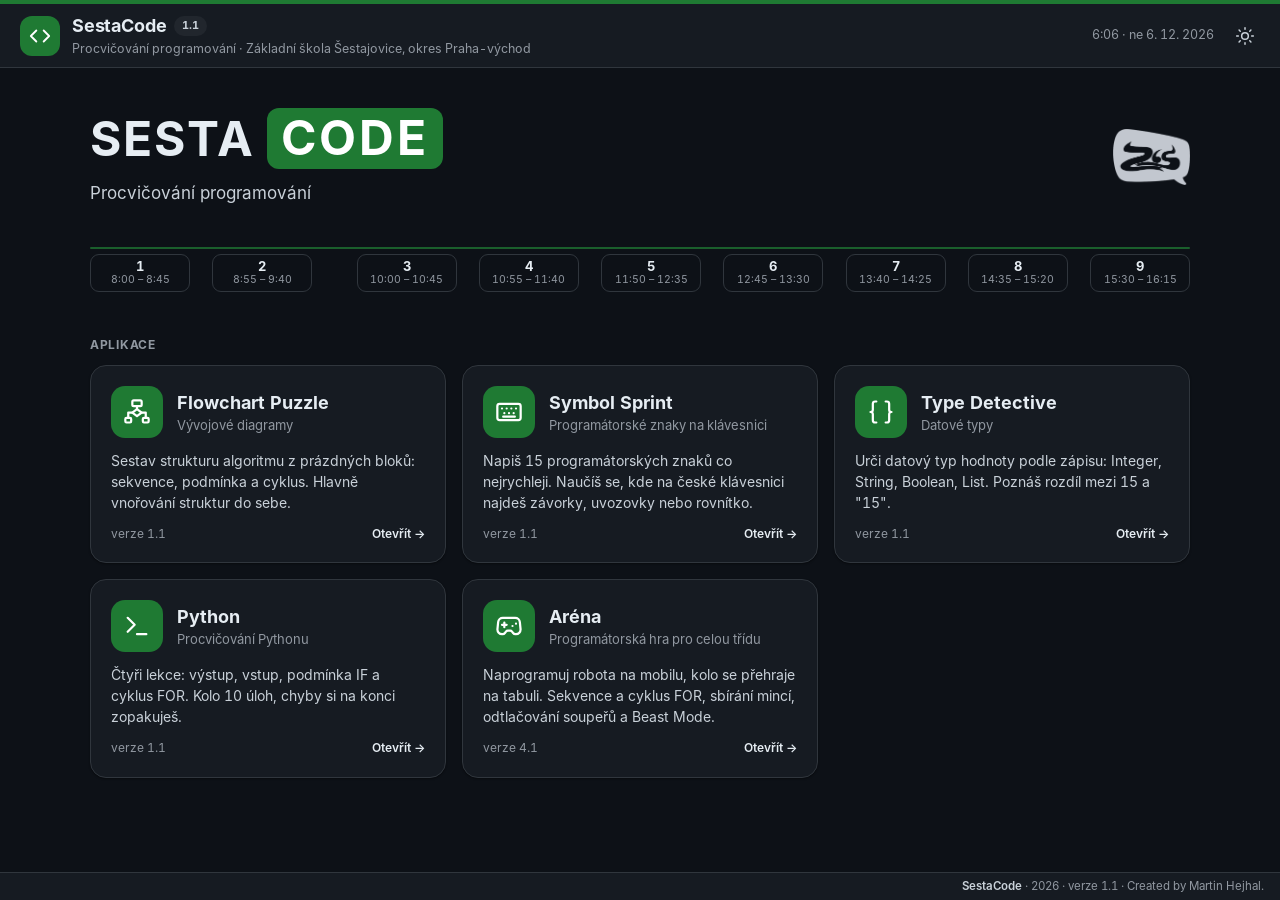
==== commit a72d05cd: "Add files via upload" ====
--- a/index.html
+++ b/index.html
@@ -6,7 +6,7 @@
 <title>SestaCode – procvičování programování</title>
 <link rel="icon" href="data:image/svg+xml,%3Csvg xmlns='http://www.w3.org/2000/svg' viewBox='0 0 32 32'%3E%3Crect width='32' height='32' rx='9' fill='%231A7F37'/%3E%3Cpath d='m20 22 6-6-6-6M12 10l-6 6 6 6' fill='none' stroke='%23fff' stroke-width='2.4' stroke-linecap='round' stroke-linejoin='round'/%3E%3C/svg%3E">
 <script>try{document.documentElement.dataset.theme=localStorage.getItem('sestacode-rezim')||'dark'}catch(e){document.documentElement.dataset.theme='dark'}</script>
-<link rel="stylesheet" href="shared/sesta.css?v=1.1.0">
+<link rel="stylesheet" href="shared/sesta.css?v=1.1.1">
 <style>
 .hub{overflow:auto;padding:32px 24px 48px}
 .hub-in{max-width:1100px;margin:0 auto}
@@ -56,8 +56,8 @@
   <h2 class="sec-t">Aplikace</h2>
   <div class="tiles" id="tiles"></div>
 </div></div></main>
-<script src="shared/apps.js?v=1.1.0"></script>
-<script src="shared/sesta-shell.js?v=1.1.0"></script>
+<script src="shared/apps.js?v=1.1.1"></script>
+<script src="shared/sesta-shell.js?v=1.1.1"></script>
 <script>
 const S = SESTA;
 /* karty aplikací (seznam je v shared/apps.js) */
